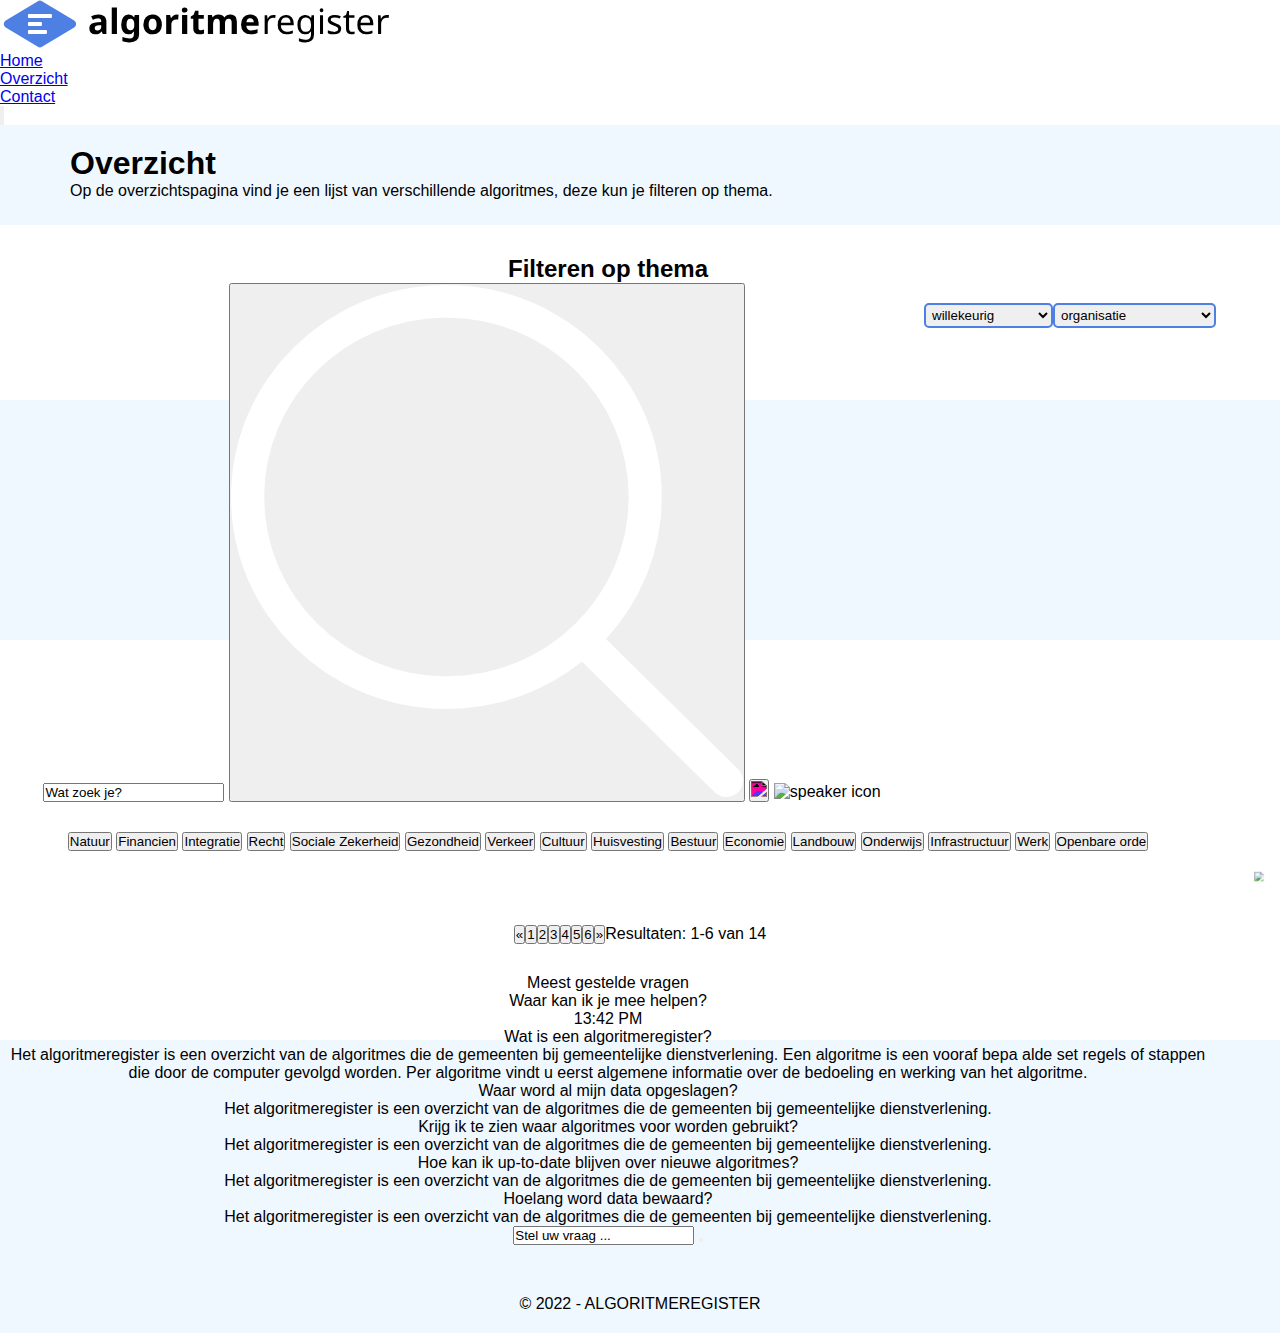
==== index.html @ 9055a990 "Organiseren" ====
<!DOCTYPE html>
<html lang="en">
<head>
    <meta charset="UTF-8">
    <meta http-equiv="X-UA-Compatible" content="IE=edge">
    <meta name="viewport" content="width=device-width, initial-scale=1.0">
    <link rel="stylesheet" href="style.css">
    <title>Algoritmeregister</title>
</head>
<body>
    <header>
        <nav>
            <img src="images/algoritmeregister-logo.svg">
            <ul>
              <li><a href="#">Home</a></li>
              <li><a href="#" class="actived">Overzicht</a></li>
              <li><a href="#">Contact</a></li>
              <li><button><img src="images/Netherlands.png" alt=""></button></li>
            </ul>
        </nav>    
        <article>
            <h1>Overzicht</h1>
            <p>Op de overzichtspagina vind je een lijst van verschillende algoritmes, deze kun je filteren op thema.</p>
        </article> 
    </header>

    <main>
        <section>
            <h2>Filteren op thema </h2>
            <div>
                <input type="text" value="Wat zoek je?">
                <button><img src="images/search.png"></button>
                <button><img src="images/stripe-list-icon.png"></button>
                <img src="images/speaker.png" alt="speaker icon">
                
                <select name="filter">
                    <option value="">organisatie</option>
                    <option value="optie">Gemeente Amsterdam</option>
                    <option value="optie">Gemeente Den haag</option>
                </select>
                
                <select name="filter">
                    <option value="">willekeurig</option>
                    <option value="optie">Nieuwste</option>
                    <option value="optie">recent bijgewerkt</option>
                    <option value="optie">Meeste risico’s</option>
                </select>
            </div>
        </section>
        <section class="filterOptions">
            <button>Natuur</button>
            <button>Financien</button>
            <button>Integratie</button>
            <button>Recht</button>
            <button>Sociale Zekerheid</button>
            <button>Gezondheid</button>
            <button>Verkeer</button>
            <button>Cultuur</button>
            <button>Huisvesting</button>
            <button>Bestuur</button>
            <button>Economie</button>
            <button>Landbouw</button>
            <button>Onderwijs</button>
            <button>Infrastructuur</button>
            <button>Werk</button>
            <button>Openbare orde</button>
        </section>

        <ul></ul>
        <table></table>

        <div class="pagination">
            <button>&laquo;</button>
            <button>1</button>
            <button>2</button>
            <button>3</button>
            <button>4</button>
            <button>5</button>
            <button>6</button>
            <button>&raquo;</button>
            <p>Resultaten: 1-6 van 14</p>
        </div> 

        <button class="chatbot"><img src="images/simple-hipchat.png"></button>
        <section>
            <p>Meest gestelde vragen </p>
            <p>Waar kan ik je mee helpen?</p>
            <p>13:42 PM</p>

            <dl>
                <dt class="vraag">Wat is een algoritmeregister?</dt>
                    <dd class="closedslid">Het algoritmeregister is een overzicht 
                        van de algoritmes die de gemeenten bij 
                        gemeentelijke dienstverlening. 
                        Een algoritme is een vooraf bepa alde set 
                        regels of stappen die door de computer gevolgd worden. 
                        Per algoritme vindt u eerst algemene informatie over de 
                        bedoeling en werking van het algoritme.</dd>

                <dt class="vraag">Waar word al mijn data opgeslagen? </dt>
                    <dd class="closedslid">Het algoritmeregister is een overzicht 
                        van de algoritmes die de gemeenten bij 
                        gemeentelijke dienstverlening. </dd>

                <dt class="vraag">Krijg ik te zien waar algoritmes voor worden gebruikt? </dt>
                    <dd class="closedslid">Het algoritmeregister is een overzicht 
                        van de algoritmes die de gemeenten bij 
                        gemeentelijke dienstverlening. </dd>

                <dt class="vraag">Hoe kan ik up-to-date blijven over nieuwe algoritmes? </dt>
                    <dd class="closedslid">Het algoritmeregister is een overzicht 
                        van de algoritmes die de gemeenten bij 
                        gemeentelijke dienstverlening. </dd>

                <dt class="vraag">Hoelang word data bewaard?</dt>
                    <dd class="closedslid">Het algoritmeregister is een overzicht 
                        van de algoritmes die de gemeenten bij 
                        gemeentelijke dienstverlening. </dd>
            </dl>

            <div>
                <input type="text" value="Stel uw vraag ...">
                <button></button>
            </div>
        </section>
    </main>

    <footer>
        <p>© 2022 - ALGORITMEREGISTER</p> 
    </footer>

    
    <script src="js/script.js"></script>
    <script src="js/ajaxscript.js"></script>
</body>
</html>
---- style.css ----
* {
    margin: 0;
    padding: 0;
    box-sizing: border-box;
}

:root{
    --background-color:#ffffff;
    --hoofd-color: #4D80E2;
    --secondary-color: aliceblue;
    --grey-color: #676968;

    /* thema's colors */
    --openbare-orde:#ACECA1;
    --Financien:#867275;
    --Verkeer:#B3679B;
}

body {
    font-family: 'Noto Sans SC', Helvetica, arial, sans-serif;
    min-height: 100vh;
    background-image: linear-gradient(var(--background-color) 25em, var(--secondary-color) 20em);
    background-size: 100% 40em;
}  
  
.navigation-bar {
    height: 70px;
    width: 100%;
    text-align:center;
    background-color: var(--secondary-color);
}

.navigation-bar img{
    float: left;
    width: 250px;
    padding: 20px 10px 10px 66px;
}

.navigation-bar ul {
    padding: 0px 41px 0px 0px;
    float: right;
}

.navigation-bar li {
    display: inline;
}

.navigation-bar li a {
    color: black;
    font-size: 16px;
    font-family: "Trebuchet MS", Arial, Helvetica, sans-serif;
    text-decoration: none;
    line-height: 70px;
    padding: 5px 15px;
}

header article {
    padding: 20px 70px;
    background-color: var(--secondary-color);
    height: 100px;
}

main section {
    width: 95%;
    text-align: center;
    margin-top: 30px;
    margin-bottom: 30px;
    align-items: baseline;
}

main section h2 a {
    float: left;
    padding: 20px 10px 10px 15px;
}

main section select {
    padding: 0px 20px 0px 0px;
    float: right;
    margin-top: 20px;
}

main section select {
    border-radius: 5px;
    border: 2px solid var(--hoofd-color);
    padding: 2px;
}

main section .list-option img {
    width: 25px;
    float: right;
    filter: invert(48%) sepia(90%) saturate(2077%) hue-rotate(201deg) brightness(92%) contrast(93%);
    margin-top: 20px;
    margin-left: 17px;
}

main section .search img {
    width: 17px;
    float: right;
    filter: invert(100%) sepia(100%) saturate(0%) hue-rotate(242deg) brightness(105%) contrast(105%);
}

main section .search {
    padding: 5px;
    background-color: var(--hoofd-color);
    border: none;
    border-radius: 5px;
    float: right;
    margin-top: 17px;
    margin-left: 17px;
}

main section button img {
    filter: invert(100%) sepia(0%) saturate(1833%) hue-rotate(316deg) brightness(110%) contrast(100%);
    margin: 0;
}

main section h2 a {
    padding: 20px 70px;
    text-decoration: none;
    color: black;
}

table {
    font-family: Arial, Helvetica, sans-serif;
    border-collapse: collapse;
    width: 100%;
  }
    
    table td {
        padding: 20px;
        font-size: 14px;
        width: 100px;
    }

    table, th, td {
        text-align: center;
    }

    table td img {
        width: 150px;
    }
    
    table tr:nth-child(even) {
        background-color: #f0f8ff;
    }
    
    table th {
        padding-top: 12px;
        padding-bottom: 12px;
        color: var(--hoofd-color);
    }

.pagination {
    display: flex;
    justify-content: center;
    margin-top: 20px;
    margin-bottom: 20px;
}
  
  .pagination a {
    color: black;
    float: left;
    padding: 8px 16px;
    text-decoration: none;
  }
  
  .pagination a.active {
    background-color: var(--hoofd-color);
    color: white;
    border-radius: 5px;
  }
  
  .pagination a:hover:not(.active) {
    background-color: #f0f8ff;
    border-radius: 5px;
  }

footer {
    left: 0;
    bottom: 0;
    width: 100%;
    background-color: #f0f8ff;
    color: black;
    text-align: center;
    padding: 20px;
 }

.filterOption {
     display: flex;
     justify-content: space-around;
     flex-wrap: wrap;
     width: 100%;
     justify-content: center;
 }

 .filterOption a {
    text-decoration: none;
    background-color: #f0f8ff;
    color: black;
    opacity: 0.7;
    padding: 15px;
    border-radius: 5px;
    margin: 15px 10px 15px 0px;
 }


/* @media only screen and (max-width: 600px) {

    .navigation {
        background-color: var(--secondary-color);
        height: 150px;
    }

    .navigation .logo {
        width: 250px;
        padding: 10px 0px 0px 10px;
    }

    .navigation ul li a {
        text-decoration: none;
        color: black;
        font-size: 15px;
        padding: 10px;
    }   

    .navigation ul li {
        padding: 10px;
    }

    h1 {
        padding: 10px;
    }

}  */



        /*  het bolkjes lijst */

main ul{
    width: 100%;
    padding-top: 1.5em;
    padding-left: 11em;
    list-style: none;
    display: flex;
    flex-wrap: wrap;
    gap: 1.5em;
}

main ul li{
    width: 23em;
    display: block;
    position: relative;
}

main ul li img{
    width: 22em;
    display: block;
    height: 15em;
    overflow: hidden;
    border-radius: .8em;
}

main ul li div{
    width: 18em;
    height: 21em;
    padding: 1em;
    background-color: var(--background-color);
    border-radius: .5em;
    position: relative;
    top: -5em;
    left: 2em;
}

    .Openbareorde-box{
        box-shadow: var(--openbare-orde) 0 2px 6px;
    }

    .Financien-box{
        box-shadow: var(--Financien) 0 2px 6px;
    }

    .Verkeer-box{
        box-shadow: var(--Verkeer) 0 2px 6px;
    }

main ul li a{
    text-decoration: none;
}

main ul li div a h3{
    color: #000000;
    margin-bottom: 1em;
    background-size: .9em;
    background-repeat: no-repeat;
    background-position-x: right;
    background-position-y: bottom;
}

    .Openbareorde{
        background-image: url(images/icons/Openbareorde.icon.svg);
    }

    .Financien{
        background-image: url(images/icons/Financien-icon.svg);
    }

    .Verkeer{
        background-image: url(images/icons/Verkeer-icon.svg);
    }

main ul li div a h3::after{
    content: "";
    display: block;
    width: 100%;
    height: .05em;
    position: relative;
    bottom: -.2em;
    background-color: rgb(4, 5, 0);
}

main ul li div p{
    line-height: 1.5em;
}

main ul li>a{
    color: var(--hoofd-color);
    position: relative;
    bottom: 7em;
    left: 3em;
}

main ul li>a:hover{
    text-decoration: underline;
}

.chatbot{
    background-color: transparent;
    border: none;
    transform: scale(.6);
    transition: .5s;


    position: fixed;
    bottom: 1em;
    right: 1em;
    cursor: pointer;
}

    .chatbot:hover{
        transform: scale(.7);
    }

    .chatbot.open{
        transform: scale(.5);
    }
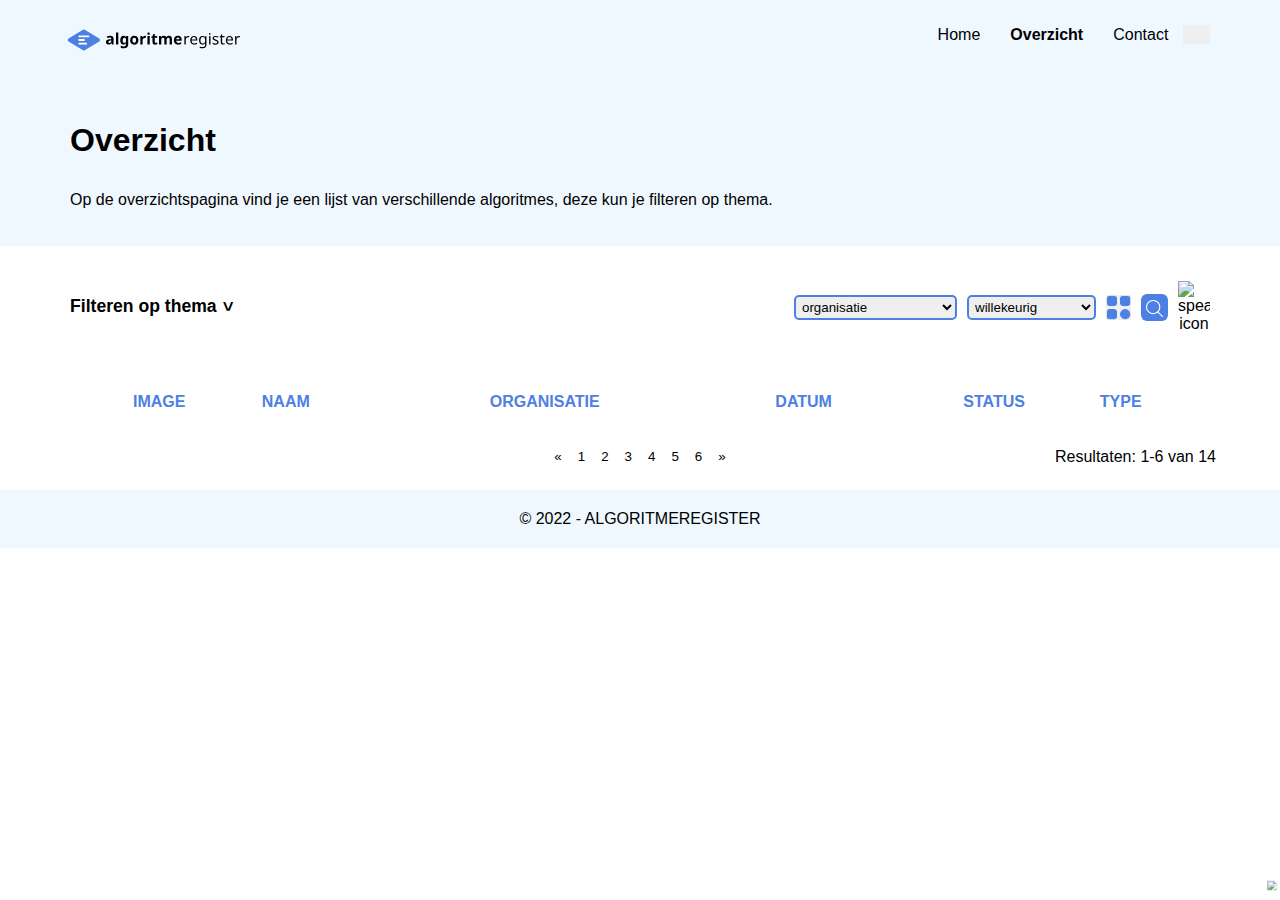
==== commit b2c16272: "Vernieuwen" ====
--- a/index.html
+++ b/index.html
@@ -30,7 +30,7 @@
             <div>
                 <input type="text" value="Wat zoek je?">
                 <button><img src="images/search.png"></button>
-                <button><img src="images/stripe-list-icon.png"></button>
+                <button><img src="images/list-option.png"></button>
                 <img src="images/speaker.png" alt="speaker icon">
                 
                 <select name="filter">
@@ -66,7 +66,83 @@
             <button>Openbare orde</button>
         </section>
 
-        <ul></ul>
+        <ul>
+            <!-- blok 1 -->
+            <li>
+                <img src="images/table-images/illegaal-verhuur.jpg">
+                <div class="Openbareorde-box">
+                    <a href=""><h3 class="Openbareorde">Handhaving Illegale
+                        Vakantieverhuur</h3></a>
+                    <p>In Amsterdam is er beperkt woon- en verblijfsruimte, zowel voor Amsterdammers als voor bezoekers. 
+                        Het verhuren van een woning of woonboot aan toeristen moet aan bepaalde voorwaarden voldoen. 
+                        Het mag bijvoorbeeld maximaal 30…</p>
+                    <a href="#">Lees meer</a>
+                </div>
+                <img src="images/denhaag.png" alt="">
+            </li>
+        
+            <!-- blok 2 -->
+            <li>
+                <img src="images/table-images/top400600.jpg">
+                <div class="Openbareorde-box">
+                    <a href=""><h3 class="Openbareorde">Top 400/600</h3></a>
+                    <p>Om de stad veiliger te maken coördineert de gemeente, samen met haar maatschappelijke partners, 
+                        vanuit het Actiecentrum Veiligheid en Zorg (AcVZ) verschillende aanpakken op het snijvlak van veiligheid, 
+                        zorg en het sociaal domein. De kenmerken…</p>
+                
+                        <a href="#">Lees meer</a>
+                        <img src="images/amsterdam.png" alt="">
+                    </div>
+            </li>
+        
+            <!-- blok 3 -->
+            <li>
+                <img src="images/table-images/vroeg-eropaf.jpg">
+                <div class="Financien-box">
+                    <a href=""><h3 class="Financien">Vroeg Eropaf</h3></a>
+                    <p>In Amsterdam strijden we tegen armoede. Mensen die in armoede dreigen te raken proberen we zo vroeg mogelijk te helpen, 
+                        om te voorkomen dat ze ernstige schulden krijgen of uit hun woning gezet worden. Als problemen nog klein zijn, 
+                        kan een advies of een lichte interventie al voldoende…</p>
+                        <a href="#">Lees meer</a>
+                    </div>
+            </li>
+        
+            <!-- blok 4 -->
+            <li>
+                <img src="images/table-images/MeldingenOpenbareRuimte.png">
+                <div class="Openbareorde-box">
+                    <a href=""><h3 class="Openbareorde">Meldingen Openbare<br>Ruimte</h3></a>
+                    <p>Als er op straat of in een park iets gemaakt of opgeruimd moet worden, dan kan dat bij de gemeente worden gemeld via SIA, 
+                        het online meldingensysteem. Ook een gevaarlijke verkeerssituatie of overlast van personen en…</p>
+                        <a href="#">Lees meer</a>
+                    </div>
+            </li>
+        
+            <!-- blok 5 -->
+            <li>
+                <img src="images/table-images/Parkeercontrole.png">
+                <div class="Verkeer-box">
+                    <a href=""><h3 class="Verkeer">Parkeercontrole</h3></a>
+                    <p>Om Amsterdam leefbaar en toegankelijk te houden, mag er maar een beperkt aantal auto’s in de stad parkeren. 
+                        De gemeente controleert of een geparkeerde auto het recht heeft om geparkeerd te staan, 
+                        dus of iemand parkeergeld heeft betaald of een parkeervergunning heeft…</p>
+                    <a href="#">Lees meer</a>
+                    </div>
+            </li>
+        
+            <!-- blok 7 -->
+            <li>
+                <img src="images/table-images/Publiceye.png">
+                <div class="Openbareorde-box">
+                    <a href=""><h3 class="Openbareorde">Public eye</h3></a>
+                    <p>Amsterdam is een drukke stad. Dit kan soms leiden tot verkeersonveilige situaties. 
+                        Door data te verzamelen over de aantallen voetgangers is het mogelijk om maatregelen te treffen, 
+                        waardoor de drukte in goede banen geleid kan worden. Hierdoor blijft de…</p>
+                    <a href="#">Lees meer</a>
+                </div>
+            </li>
+        
+        </ul>
         <table></table>
 
         <div class="pagination">
--- a/style.css
+++ b/style.css
@@ -1,3 +1,37 @@
+/* Snelle toegang door het gewenste titel te kopiëren en er direct naar te zoeken */
+
+/******************* Body stylen *******************/
+/* Navigation-bar */
+/* header stylen */
+/* footer stylen */
+
+/******************* algemeen stylen *******************/
+/* pagination / page nummer */
+/* main div first section */
+/* Thema filter */
+
+/************* main stylen P1 Bolkjes view ************/
+
+/************ main stylen P2 lijst view ***************/
+
+/*************** detail-pagina stylen *****************/
+/* Tabs */
+/* Dataverwerking */
+/* Data */
+/* contactgegevens */
+/* feedback form */
+/* subjects */
+
+/******************* Chatbot stylen *******************/
+/* Chatbot icon */
+/* Open chatbot */
+/* De vragen list */
+/* input position */
+
+/* *********************************************************** */
+/* *********************************************************** */
+
+/* De code  */
 * {
     margin: 0;
     padding: 0;
@@ -6,47 +40,77 @@
 
 :root{
     --background-color:#ffffff;
+    --font-color: #000000;
     --hoofd-color: #4D80E2;
     --secondary-color: aliceblue;
     --grey-color: #676968;
+    --licht-grey-color: #e2e2e2;
 
     /* thema's colors */
-    --openbare-orde:#ACECA1;
-    --Financien:#867275;
-    --Verkeer:#B3679B;
-}
+    --thema-Natuur:#DCE6BB;
+    --thema-Financien:#867275;
+    --thema-Integratie:#B5C5DF;
+    --thema-openbare-orde:#ACECA1;
+    --thema-Sociale-zekerheid:#688B58;
+    --thema-Gezondheid:#8B4D57;
+    --thema-Cultuur:#FBBE96;
+    --thema-Huisvesting:#F5A26B;
+    --thema-Bestuur:#4C6663;
+    --thema-Recht:#49101C;
+    --thema-Verkeer:#B3679B;
+    --thema-Economie:#8B4D57;
+    --thema-Landbouw:#76881C;
+    --thema-Onderwijs:#FDB07E;
+    --thema-Infrastructuur:#D7907B;
+    --thema-Werk:#6C4A5E;
+}
+
+
+/* ************************************************** */
+/******************* Body stylen *******************/
+/* ************************************************** */
 
 body {
     font-family: 'Noto Sans SC', Helvetica, arial, sans-serif;
     min-height: 100vh;
     background-image: linear-gradient(var(--background-color) 25em, var(--secondary-color) 20em);
     background-size: 100% 40em;
-}  
-  
-.navigation-bar {
+} 
+
+.lijstbackground{
+    background-image: none;
+}
+
+
+
+/* Navigation-bar */
+
+header nav{
     height: 70px;
     width: 100%;
     text-align:center;
     background-color: var(--secondary-color);
-}
-
-.navigation-bar img{
+
+    display: flex;
+    justify-content: space-between;
+}
+
+header nav>img{
     float: left;
     width: 250px;
     padding: 20px 10px 10px 66px;
 }
 
-.navigation-bar ul {
-    padding: 0px 41px 0px 0px;
-    float: right;
-}
-
-.navigation-bar li {
-    display: inline;
-}
-
-.navigation-bar li a {
-    color: black;
+header nav ul{
+    padding: 0px 70px 0px 0px;
+    list-style: none;
+    display: flex;
+    flex-wrap: wrap;
+    align-items: center;
+}
+
+header nav ul li a{
+    color: var(--font-color);
     font-size: 16px;
     font-family: "Trebuchet MS", Arial, Helvetica, sans-serif;
     text-decoration: none;
@@ -54,211 +118,371 @@
     padding: 5px 15px;
 }
 
+header nav ul li a.actived{
+    font-weight: bold;
+}
+
+header nav ul li button{
+    border: none;
+    background-color: none;
+    margin: 0;
+    padding: 0;
+    cursor: pointer;
+}
+
+header nav ul li button img{
+    width: 2em;
+    height: 1.2em;
+}
+
+
+/* header stylen */
 header article {
     padding: 20px 70px;
     background-color: var(--secondary-color);
-    height: 100px;
-}
-
-main section {
-    width: 95%;
+    height: 11em;
+}
+
+header article h1{
+    margin: 1em 0;
+}
+
+/* footer stylen */
+footer {
+    position: relative;
+    left: 0;
+    bottom: 0;
+    width: 100%;
+    background-color: var(--secondary-color);
+    color: var(--font-color);
     text-align: center;
-    margin-top: 30px;
-    margin-bottom: 30px;
-    align-items: baseline;
-}
-
-main section h2 a {
-    float: left;
-    padding: 20px 10px 10px 15px;
-}
-
-main section select {
-    padding: 0px 20px 0px 0px;
+    padding: 20px;
+ }
+
+
+
+
+
+
+
+
+
+
+
+
+
+ 
+/* ************************************************** */
+/******************* algemeen stylen *******************/
+/* ************************************************** */
+
+
+/* pagination / page nummer */
+.pagination{
+    display: flex;
+    justify-content: center;
+    align-items: center;
+    margin-top: 20px;
+    margin-bottom: 20px;
+    left: 0;
+    right: 0;
+}
+
+  .pagination button {
+    padding: 6px 8px;
+    border: none;
+    background-color: transparent ;
+    border-radius: 5px;
+    cursor: pointer;
+  }
+
+  .pagination button.active {
+    background-color: var(--hoofd-color);
+    color: var(--background-color);
+    border-radius: 5px;
+  }
+  
+
+  .pagination button:hover:not(.active) {
+    background-color: var(--secondary-color);
+    border-radius: 5px;
+    color: var(--font-color);
+  }
+
+.pagination p{
+    position: absolute;
+    right: 4em;
+}
+
+
+
+
+/* main div first section */
+
+main section:first-of-type {
+    position: relative;
+    right: 0;
+    padding: 20px 70px 0px 70px;
+    width: 100%;
+    text-align: center;
+    margin: 15px 0 1em 0;
+
+    display: flex;
+    justify-content: space-between;
+    align-items: baseline; 
+    flex-wrap: wrap;
+}
+
+main section div:first-of-type{
+    margin: 0;
+    padding: 0;
+    width: 25em;
+    min-width: 15em;
+    display: flex;
+    align-items: center;
+    justify-content: space-between;
+    flex-wrap: wrap;
+}
+
+main section:first-of-type h2{
+    cursor: pointer;
+    font-size: 1.1em;
+}
+
+main section:first-of-type h2::after{
+    content: ">";
+    display: inline-block;
+    transform: rotate(90deg);
+}
+
+main section:first-of-type h2.closemenu::after{
+    transform: rotate(-90deg);
+}
+
+main section:first-of-type div{
+    width: 26em;
+    display: flex;
+    justify-content: space-between;
+    align-items: center;
+    position: relative;
+}
+
+main section:first-of-type div>img{
+    width: 2em;
+    order: 4;
+}
+
+main section:first-of-type div button:first-of-type img {
+    width: 17px;
+    filter: invert(100%) sepia(0%) saturate(1833%) hue-rotate(316deg) brightness(110%) contrast(100%);
+    margin: 0;
+}
+
+main section:first-of-type div button:nth-of-type(2){
+    order: 2;
+    cursor: pointer;
+    border: 0;
+    background-color: none;
+}
+
+main section:first-of-type div button:nth-of-type(2) img{
+    width: 25px;
     float: right;
-    margin-top: 20px;
-}
-
-main section select {
+    filter: invert(48%) sepia(90%) saturate(2077%) hue-rotate(201deg) brightness(92%) contrast(93%);
+}
+
+main section:first-of-type div select {
     border-radius: 5px;
     border: 2px solid var(--hoofd-color);
     padding: 2px;
 }
 
-main section .list-option img {
-    width: 25px;
-    float: right;
-    filter: invert(48%) sepia(90%) saturate(2077%) hue-rotate(201deg) brightness(92%) contrast(93%);
-    margin-top: 20px;
-    margin-left: 17px;
-}
-
-main section .search img {
-    width: 17px;
-    float: right;
-    filter: invert(100%) sepia(100%) saturate(0%) hue-rotate(242deg) brightness(105%) contrast(105%);
-}
-
-main section .search {
-    padding: 5px;
+main section:first-of-type div select:nth-of-type(2){
+    order: 1;
+}
+
+
+main section:first-of-type div button:first-of-type{
+    width: 27px;
+    height: 27px;
     background-color: var(--hoofd-color);
     border: none;
+    border-radius: 6px;
+    padding-top: 5px;
+    cursor: pointer;
+    z-index: 2;
+    order: 3;
+}
+
+main section:first-of-type div input{
+    position: absolute;
+    left: 13em;
+    border: var(--hoofd-color) solid 2px;
+    border-radius: 6px 0 0 6px;
+    height: 26.5px;
+    width: 14.5em;
+    opacity: 0;
+    z-index: -1;
+
+    box-shadow: inset var(--grey-color) 0 0 .2em;
+
+    transition: .2s;
+}
+
+main section:first-of-type div input.opensearch{
+    opacity: 1;
+    z-index: 1;
+}
+
+main section:first-of-type div input[type="text"]{
+    color: var(--grey-color);
+    padding: .3em;
+}
+
+
+
+/* Thema filter */
+
+.filterOptions{
+    display: flex;
+    justify-content: space-around;
+    flex-wrap: wrap;
+    width: 100%;
+    padding: 0 70px;
+    justify-content: flex-start;
+    opacity: 0;
+    height: 0;
+    margin: 0;
+    padding-top: 0;
+    transition: .7s;
+    gap:1.5em;
+}
+
+.filterOptions button{
+    border: none;
+    background-color: var(--secondary-color);
+    color: var(--font-color);
     border-radius: 5px;
-    float: right;
-    margin-top: 17px;
-    margin-left: 17px;
-}
-
-main section button img {
-    filter: invert(100%) sepia(0%) saturate(1833%) hue-rotate(316deg) brightness(110%) contrast(100%);
-    margin: 0;
-}
-
-main section h2 a {
-    padding: 20px 70px;
-    text-decoration: none;
-    color: black;
-}
-
-table {
-    font-family: Arial, Helvetica, sans-serif;
-    border-collapse: collapse;
-    width: 100%;
-  }
-    
-    table td {
-        padding: 20px;
-        font-size: 14px;
-        width: 100px;
-    }
-
-    table, th, td {
-        text-align: center;
-    }
-
-    table td img {
-        width: 150px;
-    }
-    
-    table tr:nth-child(even) {
-        background-color: #f0f8ff;
-    }
-    
-    table th {
-        padding-top: 12px;
-        padding-bottom: 12px;
-        color: var(--hoofd-color);
-    }
-
-.pagination {
-    display: flex;
-    justify-content: center;
-    margin-top: 20px;
-    margin-bottom: 20px;
-}
-  
-  .pagination a {
-    color: black;
-    float: left;
-    padding: 8px 16px;
-    text-decoration: none;
-  }
-  
-  .pagination a.active {
-    background-color: var(--hoofd-color);
-    color: white;
-    border-radius: 5px;
-  }
-  
-  .pagination a:hover:not(.active) {
-    background-color: #f0f8ff;
-    border-radius: 5px;
-  }
-
-footer {
-    left: 0;
-    bottom: 0;
-    width: 100%;
-    background-color: #f0f8ff;
-    color: black;
-    text-align: center;
-    padding: 20px;
+    height: 3em;
+    width: 9.7em;
+    padding: 0;
+
+    cursor: pointer;
+    box-shadow: var(--licht-grey-color) 0 .15em .2em ;
+}
+
+    .filterOptions button:first-of-type:hover{
+        background-color:var(--thema-Natuur);
+    }
+
+    .filterOptions button:nth-of-type(2):hover{
+        background-color:var(--thema-Financien);
+    }
+    .filterOptions button:nth-of-type(3):hover{
+        background-color:var(--thema-Integratie);
+    }
+    .filterOptions button:nth-of-type(4):hover{
+        background-color:var(--thema-Recht);
+        color: var(--background-color);
+    }
+    .filterOptions button:nth-of-type(5):hover{
+        background-color:var(--thema-Sociale-zekerheid);
+    }
+    .filterOptions button:nth-of-type(6):hover{
+        background-color:var(--thema-Gezondheid);
+        color: var(--background-color);
+    }
+    .filterOptions button:nth-of-type(7):hover{
+        background-color:var(--thema-Verkeer);
+    }
+    .filterOptions button:nth-of-type(8):hover{
+        background-color:var(--thema-Cultuur);
+    }
+    .filterOptions button:nth-of-type(9):hover{
+        background-color:var(--thema-Huisvesting);
+    }
+    .filterOptions button:nth-of-type(10):hover{
+        background-color:var(--thema-Bestuur);
+        color: var(--background-color);
+    }
+    .filterOptions button:nth-of-type(11):hover{
+        background-color:var(--thema-Economie);
+    }
+    .filterOptions button:nth-of-type(12):hover{
+        background-color:var(--thema-Landbouw);
+    }
+    .filterOptions button:nth-of-type(13):hover{
+        background-color:var(--thema-Onderwijs);
+    }
+    .filterOptions button:nth-of-type(14):hover{
+        background-color:var(--thema-Infrastructuur);
+    }
+    .filterOptions button:nth-of-type(15):hover{
+        background-color:var(--thema-Werk);
+        color: var(--background-color);
+    }
+    .filterOptions button:nth-of-type(16):hover{
+        background-color:var(--thema-openbare-orde);
+    }
+
+
+.openfilter{
+    opacity: 1;
+    height: 100%;
  }
 
-.filterOption {
-     display: flex;
-     justify-content: space-around;
-     flex-wrap: wrap;
-     width: 100%;
-     justify-content: center;
- }
-
- .filterOption a {
-    text-decoration: none;
-    background-color: #f0f8ff;
-    color: black;
-    opacity: 0.7;
-    padding: 15px;
-    border-radius: 5px;
-    margin: 15px 10px 15px 0px;
- }
-
-
-/* @media only screen and (max-width: 600px) {
-
-    .navigation {
-        background-color: var(--secondary-color);
-        height: 150px;
-    }
-
-    .navigation .logo {
-        width: 250px;
-        padding: 10px 0px 0px 10px;
-    }
-
-    .navigation ul li a {
-        text-decoration: none;
-        color: black;
-        font-size: 15px;
-        padding: 10px;
-    }   
-
-    .navigation ul li {
-        padding: 10px;
-    }
-
-    h1 {
-        padding: 10px;
-    }
-
-}  */
-
-
-
-        /*  het bolkjes lijst */
+
+
+
+
+
+
+
+
+
+
+
+
+
+
+
+
+
+
+/* ************************************************** */
+/************* main stylen P1 Bolkjes view ************/
+/* ************************************************** */
+.hidden{
+    display: none;
+}
 
 main ul{
     width: 100%;
-    padding-top: 1.5em;
-    padding-left: 11em;
     list-style: none;
     display: flex;
     flex-wrap: wrap;
-    gap: 1.5em;
+    gap: 4.5em;
+    padding:2em 8em;
+    justify-content: flex-start;
 }
 
 main ul li{
-    width: 23em;
-    display: block;
+    width: 22em;
+    height: 32em;
     position: relative;
 }
 
-main ul li img{
+main ul li>img{
     width: 22em;
-    display: block;
     height: 15em;
+    position:absolute;
+    top: 0;
+
     overflow: hidden;
     border-radius: .8em;
+    margin: 0;
+
+    order: 0;
 }
 
 main ul li div{
@@ -268,30 +492,57 @@
     background-color: var(--background-color);
     border-radius: .5em;
     position: relative;
-    top: -5em;
+    top: 10em;
     left: 2em;
+    z-index: 1;
+    order: 1;
 }
 
     .Openbareorde-box{
-        box-shadow: var(--openbare-orde) 0 2px 6px;
+        box-shadow: var(--thema-openbare-orde) 0 2px 6px;
     }
 
     .Financien-box{
-        box-shadow: var(--Financien) 0 2px 6px;
+        box-shadow: var(--thema-Financien) 0 2px 6px;
     }
 
     .Verkeer-box{
-        box-shadow: var(--Verkeer) 0 2px 6px;
+        box-shadow: var(--thema-Verkeer) 0 2px 6px;
+    }
+
+    .Socialezekerheid-box{
+        box-shadow: var(--thema-Sociale-zekerheid) 0 2px 6px;
+    }
+
+    .Bestuur-box{
+        box-shadow: var(--thema-Bestuur) 0 2px 6px;
+    }
+
+    .Onderwijs-box{
+        box-shadow: var(--thema-Onderwijs) 0 2px 6px;
     }
 
 main ul li a{
     text-decoration: none;
-}
-
-main ul li div a h3{
+    position: absolute;
+}
+
+main ul li div a:first-of-type{
+    top: 1em;
+    left: 1em;
+    right: 1em;
+}
+
+/* main ul li div a:first-of-type::after{
+    content: "";
+    display: block;
+} */
+
+
+main ul li div a:first-of-type h3{
     color: #000000;
-    margin-bottom: 1em;
-    background-size: .9em;
+    padding-right: 2em;
+    background-size: 1em;
     background-repeat: no-repeat;
     background-position-x: right;
     background-position-y: bottom;
@@ -309,31 +560,571 @@
         background-image: url(images/icons/Verkeer-icon.svg);
     }
 
-main ul li div a h3::after{
+    .Socialezekerheid{
+        background-image: url(images/icons/Socialezekerheid.icon.svg);
+    }
+
+    .Bestuur{
+        background-image: url(images/icons/Bestuur.icon.svg);
+    }
+
+    .Onderwijs{
+        background-image: url(images/icons/Onderwijs.icon.svg);
+    }
+
+main ul li div a:first-of-type h3::after{
+    content: "";
+    display: block;
+    width: 13.5em;
+    height: .05em;
+    position: relative;
+    bottom: -.4em;
+    background-color: var(--grey-color);
+}
+
+main ul li div>p{
+    line-height: 1.5em;
+    position: relative;
+    top: 4em;
+}
+
+main ul li div a:last-of-type{
+    color: var(--hoofd-color);
+    position: absolute;
+    bottom: 1.5em;
+    left: 1em;
+}
+
+main ul li a:last-of-type:hover{
+    text-decoration: underline;
+}
+
+main ul li div img{
+    width: 3em;
+    position: absolute;
+    bottom: 1em;
+    right: 1.5em;
+}
+
+
+
+
+
+
+
+
+
+
+
+
+
+
+
+
+
+
+
+
+
+/* ************************************************** */
+/************ main stylen P2 lijst view ***************/
+/* ************************************************** */
+
+table {
+    font-family: Arial, Helvetica, sans-serif;
+    border-collapse: collapse;
+    width: 100%;
+    margin-top: 2em;
+  }
+
+
+    table tr th {
+        padding-top: 12px;
+        padding-bottom: 12px;
+        color: var(--hoofd-color);
+        width: 4em;
+    }
+    
+    table tr td {
+        padding: 1.25em 0;
+        font-size: .8em;
+        width: 4em;
+    }
+
+    table tr td a{
+        text-decoration: none;
+        color: var(--font-color);
+    }
+
+    table tr td a:hover{
+        text-decoration: underline;
+    }
+
+    table, th, td {
+        text-align: center;
+    }
+
+    table tr th:last-of-type, table tr td:last-of-type{
+        padding-right: 10%;
+    }
+
+    table tr th:first-of-type, table tr td:first-of-type {
+        padding-left: 10%;
+    }
+
+
+
+    table tr td img {
+        width: 9em;
+        height: 5em;
+        border-radius: .5em;
+    }
+    
+    table tr:nth-child(even) {
+        background-color: var(--secondary-color);
+    }
+
+
+
+
+
+
+
+/* ************************************************** */
+/*************** detail-pagina stylen *****************/
+/* ************************************************** */
+
+.detail-page {
+    padding: 20px 70px 0px 70px;
+}
+
+.detail-page a {
+    color: black;
+    text-decoration: none;
+}
+
+.detail-container {
+    padding: 0;
+    display: flex;
+    justify-content: space-between;
+    flex-wrap: wrap;
+    padding: 0 6em;
+}
+
+.detail-banner {
+    display: inline-block;
+}
+
+.detail-banner img {
+    height: 20em;
+    width: 35em;
+
+    margin-top: 15px;
+    object-fit: cover;
+
+    border-radius: .3em;
+}
+
+.detail-block {
+    border-radius: .3em;
+    height: 20em;
+    width: 35em;
+    box-shadow: 5px 0px 20px 1px grey;
+    padding: 10px;
+    background-color: white;
+    display: inline-block;
+    margin-top: 15px;
+}
+
+.detail-block h1 {
+    border-bottom: 1px solid black;
+    float: left;
+    margin-bottom: 20px;
+    font-weight: 100;
+}
+
+.detail-content {
+    display: inline;
+    text-align: left;
+}
+
+.detail-block .detail-content li {
+    padding: 10px 0px 10px 10px;
+    height: fit-content;
+}
+
+.detail-content li p {
+    display: inline;
+    float: right;
+}
+
+.detail-content li a {
+    position: unset;
+    background-color: white;
+    padding: 5px;
+    border: 1px solid black;
+    border-radius: 10px;
+}
+
+.inhoud-container {
+    margin-top: 80px;
+    margin-left: auto;
+    margin-right: auto;
+    box-shadow: 5px 0px 20px 1px grey;
+    width: 70%;
+    border-radius: 5px;
+    display: block;
+    background-color: white;
+    padding: 70px;
+}
+
+.inhoud-container article {
+    text-align: left;
+}
+
+.inhoud-container h2 {
+    font-weight: 100;
+}
+
+/* Tabs */
+section.tabbed {
+    text-align: left;
+    display: block;
+
+    width: 70%;
+    padding: 20px 0 ;
+
+    margin-left: auto;
+    margin-right: auto;
+}
+
+.tabbed input {
+  display: none;
+}
+
+.tabbed label{
+    display: block;
+    float: left;
+    padding: 12px 10px;
+    margin-right: 0.15em;
+    width: calc(99% / 5);
+    min-width: fit-content;
+    text-align: center;
+    cursor: pointer;
+    transition: 0.3s;
+    border: 0.1em solid #5379bc;
+    border-radius: 1em 1em 0 0;
+    background: var(--hoofd-color);
+    color: #ffffff;
+}
+
+.tabbed label:last-of-type{
+    margin-right: 0em;
+}
+
+.tabbed label:hover,
+.tabbed input:checked + label {
+    background: #ffffff;
+    color: #000000;
+    border: 0.1em solid var(--hoofd-color);
+}
+
+.tabbed .tabs {
+    clear: both;
+    width: 100%;
+    display: flex;
+    flex-direction: column;
+    align-items: flex-start;
+    position: relative;
+    top:0em;
+    left: 0;
+}
+
+.tabbed .tabs > div {
+    width: 100%;
+    position: relative;
+    border: 2px solid var(--hoofd-color);
+    border-radius: 0 0 1em 1em;
+    line-height: 1.4em;
+    background-color: var(--background-color);
+    display: none;
+    text-align: left;
+    align-content: center;
+    padding: 20px 70px;
+}
+
+#tab-nav-1:checked ~ .tabs > div:nth-of-type(1),
+#tab-nav-2:checked ~ .tabs > div:nth-of-type(2),
+#tab-nav-3:checked ~ .tabs > div:nth-of-type(3),
+#tab-nav-4:checked ~ .tabs > div:nth-of-type(4),
+#tab-nav-5:checked ~ .tabs > div:nth-of-type(5) {
+  display: block;
+  z-index: 1;
+}
+
+.tabbed .tabs > div > p:first-of-type {
+  color: var(--grey-color);
+  margin-bottom: .5em;
+}
+
+
+.tabbed .tabs > div > p:first-of-type::after{
     content: "";
     display: block;
     width: 100%;
     height: .05em;
     position: relative;
     bottom: -.2em;
-    background-color: rgb(4, 5, 0);
-}
-
-main ul li div p{
-    line-height: 1.5em;
-}
-
-main ul li>a{
+    background-color: var(--grey-color);
+  
+}
+
+
+.tabbed .tabs div p a {
+  text-decoration: underline;
+  color: var(--hoofd-color);
+}
+
+/* Dataverwerking */
+.tabs div table {
+  width: 100%;
+  text-align: center;
+  border-collapse: collapse;
+}
+
+/* Data */
+.tabs>div>section{
+  display:flex;
+  flex-direction: column;
+  flex-wrap: wrap;
+  align-content: center;
+  row-gap: 2em;
+  padding: 0;
+}
+
+.tabs>div>section>div{
+  width: 100%;
+  display: block;
+  text-align: left;
+}
+
+.tabs>div>section>div p:nth-of-type(1){
+    color: var(--font-color);
+    margin-bottom: 0;
+    font-weight:bold;
+}
+
+.tabs>div>section>div p:nth-of-type(1)::after{
+    display: none;
+}
+
+.tabs div section div ul{
+  list-style:none;
+  margin:0;
+  margin-top: .5em;
+  padding-left:2em;
+  gap: 0;
+
+  display: flex;
+  flex-direction: column;
+}
+
+.tabs div section div ul li{
+    width: fit-content;
+}
+
+.tabs div section div ul li::before{
+  content:"- ";
+}
+
+.tabs > div table tr:first-of-type td {
+  font-weight: bold;
+  color: var(--hoofd-color);
+}
+
+.tabs > div table tr td {
+  padding: 1em;
+}
+
+.tabs > div table tr td a {
+  color: var(--hoofd-color);
+  text-decoration: underline;
+  cursor: pointer;
+}
+
+.tabs > div table tr:nth-child(even) {
+  background-color: var(--secondary-color);
+}
+
+/* contactgegevens */
+
+.contactgegevens {
+    display: block;
+    width: 80%;
+    margin-left: auto;
+    margin-right: auto;
+}
+
+.contactgegevens h2 {
+    font-weight: 100;
+    background-color: var(--secondary-color);
+    width: 100%;
+    padding: 20px;
+    text-align: left;
+}
+
+.contactgegevens table td {
+    text-align: left;
+    padding: 20px;
+}
+
+.contactgegevens table tr:nth-child(1) {
+    background-color: white;
+    border-bottom: 1px solid rgb(95, 94, 94);
+    border-top: 1px solid rgb(95, 94, 94);
+}
+
+.contactgegevens table tr:nth-child(3) {
+    background-color: white;
+    border-bottom: 1px solid rgb(95, 94, 94);
+    border-top: 1px solid rgb(95, 94, 94);
+}
+
+/* feedback form */
+
+.feedback {
+    display: block;
+    text-align: left;
+    margin-left: auto;
+    margin-right: auto;
+    width: 80%;
+    margin-top: 30px;
+}
+
+.feedback h3 {
+    font-weight: 100;
+}
+
+.feedback button {
+    padding: 10px;
+    background-color: white;
+    box-shadow: 0 8px 16px 0 rgb(0 0 0 / 20%), 0 6px 20px 0 rgb(0 0 0 / 1%);
+    border: none;
+    cursor: pointer;
+    margin-right: 20px;
+    margin-top: 20px;
+    width: 130px;
+    text-align: left;
+}
+
+.feedback button:hover {
+    background-color: rgb(212, 212, 212);
+}
+
+/* subjects */
+
+.detail-page .subjects {
+    display: block;
+    margin-left: auto;
+    margin-right: auto;
+    width: 82%;
+    margin-top: 30px;
+    align-items: flex-start;
+
+    background-color: rebeccapurple;
+}
+
+.subjects h4 {
+    font-weight: 100;
+    text-align: left;
+}
+
+.subject-container {
+    display: inline-flex;
+}
+
+.subject-container img {
+    width: 150px;
+    border-radius: 10px;
+    margin-top: 20px;
+}
+
+.subject-content {
+    display: inline-block;
+    text-align: left;
+    /* margin-top: 20px; */
+    margin-left: 20px;
+}
+
+.subject-content p {
+    font-size: 12px;
+    margin-top: 10px;
+    color: var(--grey-color);
+}
+
+.subject-content .subject-icon {
+    width: 15px;
+    margin-left: 20px;
+}
+
+.subject-content h5 {
+    border-bottom: 1px solid black;
+    width: 160px;
+}
+
+.subject-content a {
+    font-size: 12px;
     color: var(--hoofd-color);
-    position: relative;
-    bottom: 7em;
-    left: 3em;
-}
-
-main ul li>a:hover{
-    text-decoration: underline;
-}
-
+}
+
+.subject-content div {
+    display: flex;
+    justify-content: flex-start;
+}
+
+
+
+
+
+
+
+/* @media only screen and (max-width: 600px) {
+
+    .navigation {
+        background-color: var(--secondary-color);
+        height: 150px;
+    }
+
+    .navigation .logo {
+        width: 250px;
+        padding: 10px 0px 0px 10px;
+    }
+
+    .navigation ul li a {
+        text-decoration: none;
+        color: var(--font-color);
+        font-size: 15px;
+        padding: 10px;
+    }   
+
+    .navigation ul li {
+        padding: 10px;
+    }
+
+    h1 {
+        padding: 10px;
+    }
+
+}  */
+
+
+
+
+/* ************************************************** */
+/******************* Chatbot stylen *******************/
+/* ************************************************** */
+
+    /* Chatbot icon */
 .chatbot{
     background-color: transparent;
     border: none;
@@ -342,15 +1133,225 @@
 
 
     position: fixed;
-    bottom: 1em;
-    right: 1em;
+    bottom: .3em;
+    right: 0;
+    z-index: 100;
     cursor: pointer;
 }
 
     .chatbot:hover{
         transform: scale(.7);
-    }
-
-    .chatbot.open{
+        filter: drop-shadow(.3em .3em 0 var(--licht-grey-color) );
+        transition: .2s;
+    }
+
+    .chatbot.openchat{
+        transform: scale(.4);
+    }
+
+    .chatbot.openchat:hover{
         transform: scale(.5);
     }
+
+
+
+    /* Open chatbot */
+main section:last-of-type{
+    width: 29em;
+    height: 35em;
+    border-radius: 2em 2em 0 2em;
+    position: fixed;
+    right: 3em;
+    bottom: 3em;
+
+    transform: scale(0);
+    transform-origin: bottom right;
+    transition: .5s;
+    background-color: var(--background-color);
+    box-shadow: var(--licht-grey-color) 0 .15em .2em ;
+
+    overflow: hidden;
+}
+
+main section:last-of-type.openchat{
+    transform: scale(1);
+}
+
+    main section:last-of-type,
+    main section:last-of-type p,
+    main section:last-of-type ul,
+    main section:last-of-type ul li,
+    main section:last-of-type button{
+        margin: 0;
+        padding: 0;
+        z-index: 99;
+    }
+
+    main section:last-of-type>p:first-of-type{
+        color: var(--background-color);
+        background-color: var(--hoofd-color);
+        font-weight: bold;
+        position: absolute;
+
+        padding: 1em;
+        text-align: left;
+
+        width: 100%;
+        height: 3em;
+        border-radius: 2em 2em 0 0;
+
+    }
+        main section:last-of-type>p:first-of-type::after{
+            content: ">";
+            display: inline-block;
+            position: absolute;
+            right: 2em;
+            transform: rotate(-90deg);
+            transition: .6s;
+
+            cursor: pointer;
+        }
+
+            main section:last-of-type>p.closelist::after{
+                transform: rotate(90deg);
+            }
+
+        main section:last-of-type p:nth-of-type(2){
+            max-width: 20em;
+            padding: .5em 1em ;
+            font-size: .8em;
+            background-color: var(--licht-grey-color);
+            border-radius: .7em .7em .7em .2em;
+            position: absolute;
+            bottom: 7em;
+            left: 1em;
+        }
+
+        main section:last-of-type p:nth-of-type(3){
+            font-size: .6em;
+            color: var(--grey-color);
+            position: absolute;
+            bottom: 8em;
+            left: 2em;
+        }
+
+    /* De vragen list */
+main section:last-of-type dl{
+    width: 100%;
+    position: absolute;
+    top: 3em;
+    list-style: none;
+    gap: 0;
+    box-shadow: var(--licht-grey-color) 0 .15em .2em ;
+    background-color: var(--background-color);
+    transform: scaleY(1);
+    z-index: 99;
+}
+
+    main section:last-of-type dl.closelist{
+        transform: scaleY(0);
+        transform-origin: top;
+    }
+
+    main section:last-of-type dl dt,
+    main section:last-of-type dl dd{
+        width: 100%;
+        font-size: .8em;
+        padding: 1em 2em 1em 1em;
+        text-align: left;
+    }
+
+    main section:last-of-type dl dd:nth-of-type(2n+1),
+    main section:last-of-type dl dt:nth-of-type(2n+1){
+        background-color: var(--secondary-color);
+    }
+
+    main section:last-of-type dl dt::after{
+        content: ">";
+        display: inline-block;
+        position: absolute;
+        right: 2.5em;
+        transform: rotate(90deg);
+        transition: .6s;
+
+        cursor: pointer;
+    }
+
+    main section:last-of-type dl dt.closedslid{
+        padding-bottom: .5em;
+    }
+
+    main section:last-of-type dl dt.closedslid::after{
+        transform: rotate(-90deg);
+    }
+
+    main section:last-of-type dl dd{
+        padding: 0 1.5em 1em 2em;
+
+    }
+
+    main section:last-of-type dl dd.closedslid{
+        clip: rect(0 0 0 0);
+        position: absolute;
+        white-space: nowrap;
+    }
+
+
+
+
+    /* input position */
+main section:last-of-type div{
+    width: 100%;
+    height: 3em;
+    border-radius: 0 0 0 1.5em;
+    position: absolute;
+    bottom: 0;
+    background-color: var(--background-color);
+    z-index:99;
+}
+
+    main section:last-of-type div::after{
+        content: "";
+        display: block;
+        height: .07em;
+        width: 93%;
+        background-color: var(--licht-grey-color);
+        position: absolute;
+        top: 0;
+        left: 1em;
+    }
+
+    main section:last-of-type div button{
+        background-color: transparent;
+
+        border-top: 1.5em solid transparent;
+        border-left: 2.5em solid var(--hoofd-color);
+        border-bottom: 1.5em solid transparent;
+        transform: scale(.7);
+
+        position: relative;
+        right: 1em;
+    }
+
+    main section:last-of-type div button:hover{
+        transform: scale(.8);
+    }
+
+    main section:last-of-type div input{
+        background-color: var(--hoofd-color);
+        width: 87%;
+        height: 2em ;
+
+        position: relative;
+        left: 1em;
+        border: none;
+        border-radius: .5em ;
+        opacity: 1;
+    }
+
+        main section:last-of-type div input[type="text"]{
+            color: var(--background-color);
+            padding: 0 1em;
+        }
+
+
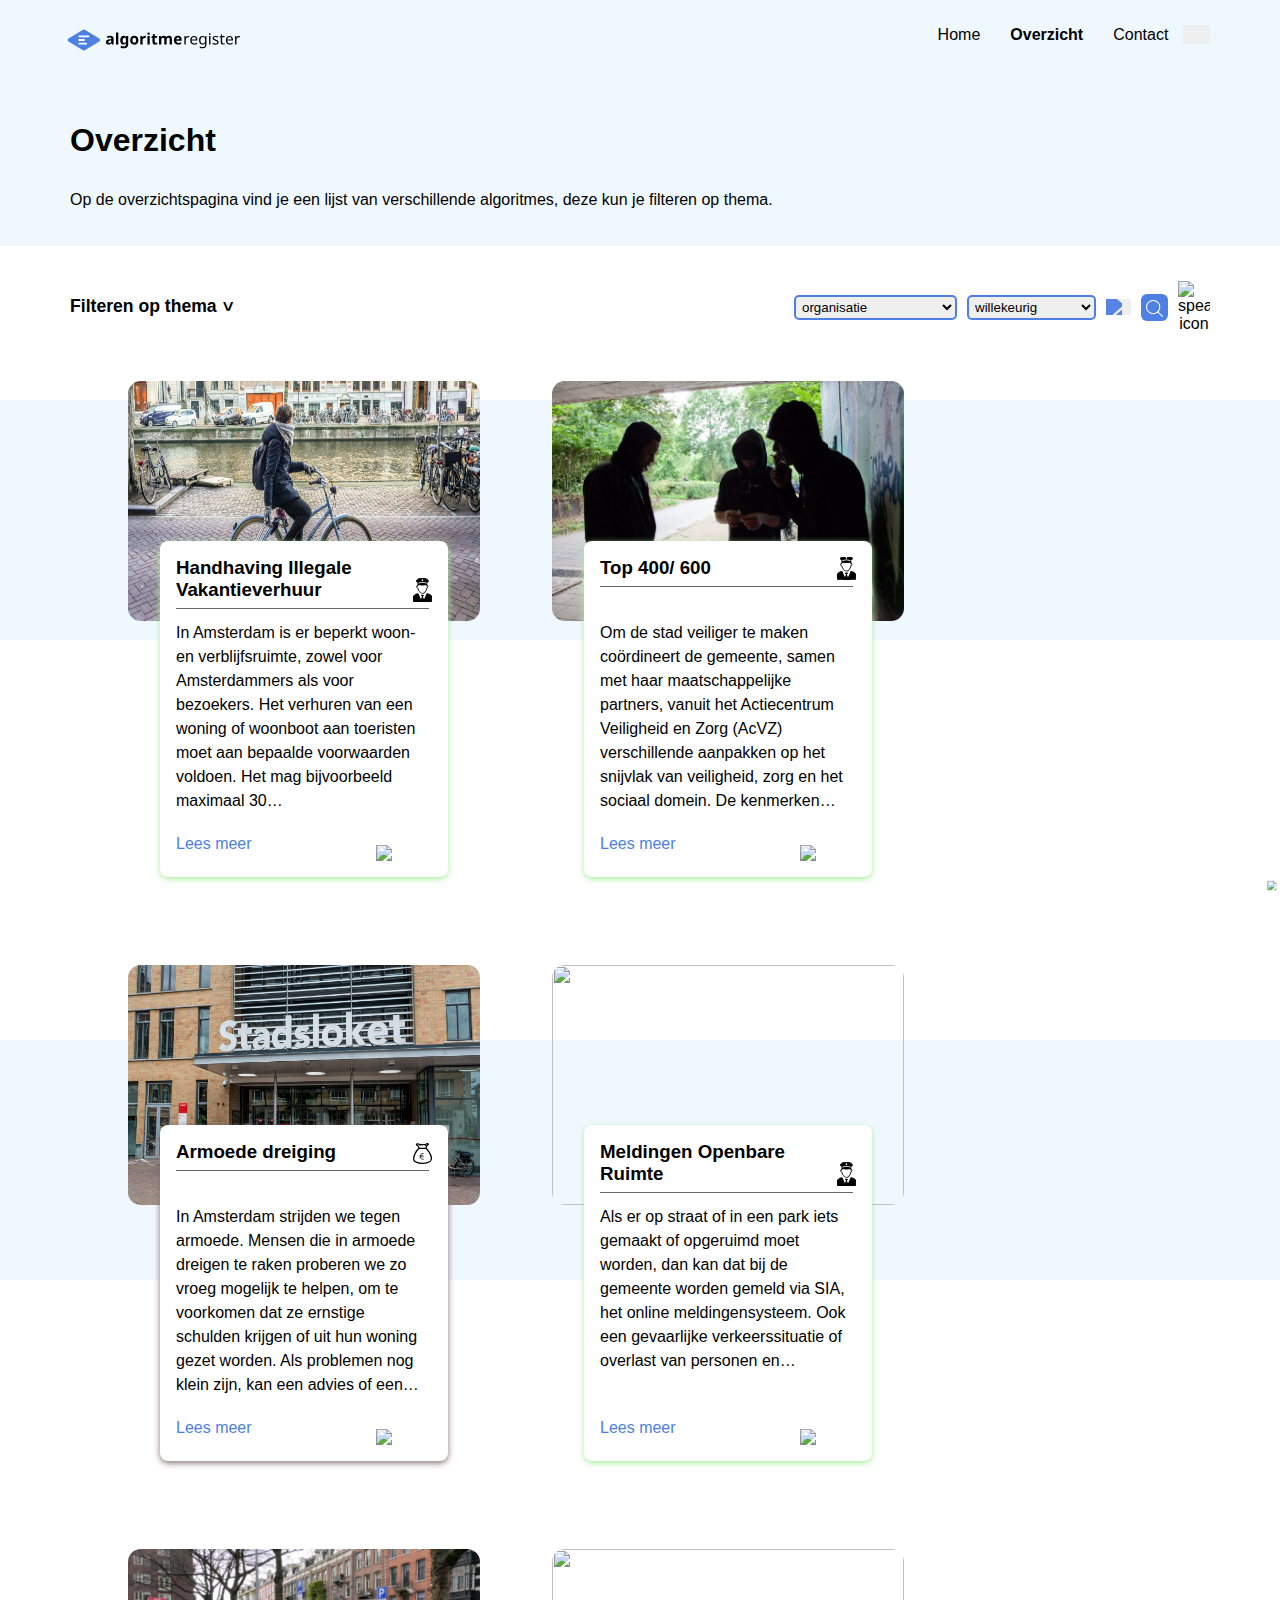
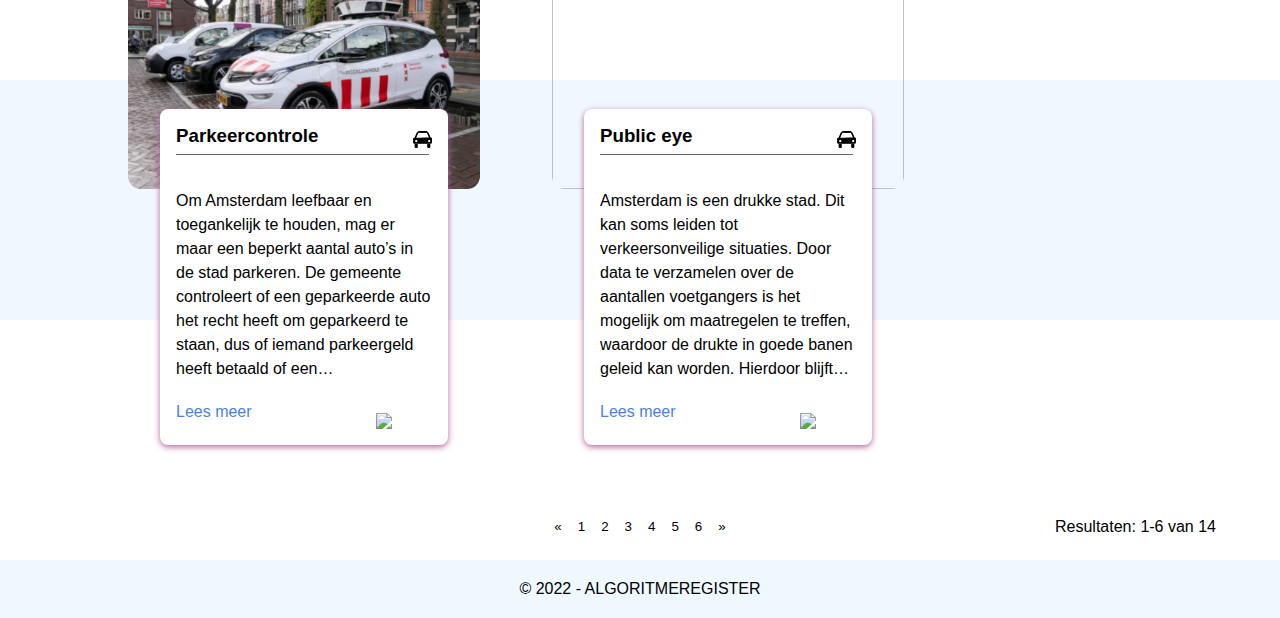
==== commit 219fadde: "Filters verwerken" ====
--- a/index.html
+++ b/index.html
@@ -30,13 +30,13 @@
             <div>
                 <input type="text" value="Wat zoek je?">
                 <button><img src="images/search.png"></button>
-                <button><img src="images/list-option.png"></button>
+                <button><img src="images/stripe-list-icon.png"></button>
                 <img src="images/speaker.png" alt="speaker icon">
                 
                 <select name="filter">
-                    <option value="">organisatie</option>
-                    <option value="optie">Gemeente Amsterdam</option>
-                    <option value="optie">Gemeente Den haag</option>
+                    <option value="organisatie">organisatie</option>
+                    <option value="Gemeente Amsterdam">Gemeente Amsterdam</option>
+                    <option value="Gemeente Den Haag">Gemeente Den haag</option>
                 </select>
                 
                 <select name="filter">
@@ -66,83 +66,7 @@
             <button>Openbare orde</button>
         </section>
 
-        <ul>
-            <!-- blok 1 -->
-            <li>
-                <img src="images/table-images/illegaal-verhuur.jpg">
-                <div class="Openbareorde-box">
-                    <a href=""><h3 class="Openbareorde">Handhaving Illegale
-                        Vakantieverhuur</h3></a>
-                    <p>In Amsterdam is er beperkt woon- en verblijfsruimte, zowel voor Amsterdammers als voor bezoekers. 
-                        Het verhuren van een woning of woonboot aan toeristen moet aan bepaalde voorwaarden voldoen. 
-                        Het mag bijvoorbeeld maximaal 30…</p>
-                    <a href="#">Lees meer</a>
-                </div>
-                <img src="images/denhaag.png" alt="">
-            </li>
-        
-            <!-- blok 2 -->
-            <li>
-                <img src="images/table-images/top400600.jpg">
-                <div class="Openbareorde-box">
-                    <a href=""><h3 class="Openbareorde">Top 400/600</h3></a>
-                    <p>Om de stad veiliger te maken coördineert de gemeente, samen met haar maatschappelijke partners, 
-                        vanuit het Actiecentrum Veiligheid en Zorg (AcVZ) verschillende aanpakken op het snijvlak van veiligheid, 
-                        zorg en het sociaal domein. De kenmerken…</p>
-                
-                        <a href="#">Lees meer</a>
-                        <img src="images/amsterdam.png" alt="">
-                    </div>
-            </li>
-        
-            <!-- blok 3 -->
-            <li>
-                <img src="images/table-images/vroeg-eropaf.jpg">
-                <div class="Financien-box">
-                    <a href=""><h3 class="Financien">Vroeg Eropaf</h3></a>
-                    <p>In Amsterdam strijden we tegen armoede. Mensen die in armoede dreigen te raken proberen we zo vroeg mogelijk te helpen, 
-                        om te voorkomen dat ze ernstige schulden krijgen of uit hun woning gezet worden. Als problemen nog klein zijn, 
-                        kan een advies of een lichte interventie al voldoende…</p>
-                        <a href="#">Lees meer</a>
-                    </div>
-            </li>
-        
-            <!-- blok 4 -->
-            <li>
-                <img src="images/table-images/MeldingenOpenbareRuimte.png">
-                <div class="Openbareorde-box">
-                    <a href=""><h3 class="Openbareorde">Meldingen Openbare<br>Ruimte</h3></a>
-                    <p>Als er op straat of in een park iets gemaakt of opgeruimd moet worden, dan kan dat bij de gemeente worden gemeld via SIA, 
-                        het online meldingensysteem. Ook een gevaarlijke verkeerssituatie of overlast van personen en…</p>
-                        <a href="#">Lees meer</a>
-                    </div>
-            </li>
-        
-            <!-- blok 5 -->
-            <li>
-                <img src="images/table-images/Parkeercontrole.png">
-                <div class="Verkeer-box">
-                    <a href=""><h3 class="Verkeer">Parkeercontrole</h3></a>
-                    <p>Om Amsterdam leefbaar en toegankelijk te houden, mag er maar een beperkt aantal auto’s in de stad parkeren. 
-                        De gemeente controleert of een geparkeerde auto het recht heeft om geparkeerd te staan, 
-                        dus of iemand parkeergeld heeft betaald of een parkeervergunning heeft…</p>
-                    <a href="#">Lees meer</a>
-                    </div>
-            </li>
-        
-            <!-- blok 7 -->
-            <li>
-                <img src="images/table-images/Publiceye.png">
-                <div class="Openbareorde-box">
-                    <a href=""><h3 class="Openbareorde">Public eye</h3></a>
-                    <p>Amsterdam is een drukke stad. Dit kan soms leiden tot verkeersonveilige situaties. 
-                        Door data te verzamelen over de aantallen voetgangers is het mogelijk om maatregelen te treffen, 
-                        waardoor de drukte in goede banen geleid kan worden. Hierdoor blijft de…</p>
-                    <a href="#">Lees meer</a>
-                </div>
-            </li>
-        
-        </ul>
+        <ul></ul>
         <table></table>
 
         <div class="pagination">
--- a/style.css
+++ b/style.css
@@ -371,60 +371,91 @@
     box-shadow: var(--licht-grey-color) 0 .15em .2em ;
 }
 
+    .filterOptions button:first-of-type.activated,
     .filterOptions button:first-of-type:hover{
         background-color:var(--thema-Natuur);
     }
 
+    .filterOptions button:nth-of-type(2).activated,
     .filterOptions button:nth-of-type(2):hover{
         background-color:var(--thema-Financien);
-    }
+        color: var(--background-color);
+    }
+
+    .filterOptions button:nth-of-type(3).activated,
     .filterOptions button:nth-of-type(3):hover{
         background-color:var(--thema-Integratie);
     }
+
+    .filterOptions button:nth-of-type(4).activated,
     .filterOptions button:nth-of-type(4):hover{
         background-color:var(--thema-Recht);
         color: var(--background-color);
     }
+
+    .filterOptions button:nth-of-type(5).activated,
     .filterOptions button:nth-of-type(5):hover{
         background-color:var(--thema-Sociale-zekerheid);
     }
+
+    .filterOptions button:nth-of-type(6).activated,
     .filterOptions button:nth-of-type(6):hover{
         background-color:var(--thema-Gezondheid);
         color: var(--background-color);
     }
+
+    .filterOptions button:nth-of-type(7).activated,
     .filterOptions button:nth-of-type(7):hover{
         background-color:var(--thema-Verkeer);
     }
+
+    .filterOptions button:nth-of-type(8).activated,
     .filterOptions button:nth-of-type(8):hover{
         background-color:var(--thema-Cultuur);
     }
+
+    .filterOptions button:nth-of-type(9).activated,
     .filterOptions button:nth-of-type(9):hover{
         background-color:var(--thema-Huisvesting);
     }
+
+    .filterOptions button:nth-of-type(10).activated,
     .filterOptions button:nth-of-type(10):hover{
         background-color:var(--thema-Bestuur);
         color: var(--background-color);
     }
+
+    .filterOptions button:nth-of-type(11).activated,
     .filterOptions button:nth-of-type(11):hover{
         background-color:var(--thema-Economie);
-    }
+        color: var(--background-color);
+    }
+
+    .filterOptions button:nth-of-type(12).activated,
     .filterOptions button:nth-of-type(12):hover{
         background-color:var(--thema-Landbouw);
     }
+
+    .filterOptions button:nth-of-type(13).activated,
     .filterOptions button:nth-of-type(13):hover{
         background-color:var(--thema-Onderwijs);
     }
+
+    .filterOptions button:nth-of-type(14).activated,
     .filterOptions button:nth-of-type(14):hover{
         background-color:var(--thema-Infrastructuur);
     }
+
+    .filterOptions button:nth-of-type(15).activated,
     .filterOptions button:nth-of-type(15):hover{
         background-color:var(--thema-Werk);
         color: var(--background-color);
     }
+
+    .filterOptions button:nth-of-type(16).activated,
     .filterOptions button:nth-of-type(16):hover{
         background-color:var(--thema-openbare-orde);
     }
-
 
 .openfilter{
     opacity: 1;
@@ -465,6 +496,10 @@
     padding:2em 8em;
     justify-content: flex-start;
 }
+
+    main ul>p{
+        text-align: center;
+    }
 
 main ul li{
     width: 22em;
@@ -637,6 +672,9 @@
     margin-top: 2em;
   }
 
+    main table>p{
+    text-align: center;
+    }
 
     table tr th {
         padding-top: 12px;
@@ -679,10 +717,21 @@
         height: 5em;
         border-radius: .5em;
     }
+
+    table tr td:last-of-type img{
+        width: 2em;
+        height: auto;
+    }
     
     table tr:nth-child(even) {
         background-color: var(--secondary-color);
     }
+
+
+
+
+
+
 
 
 
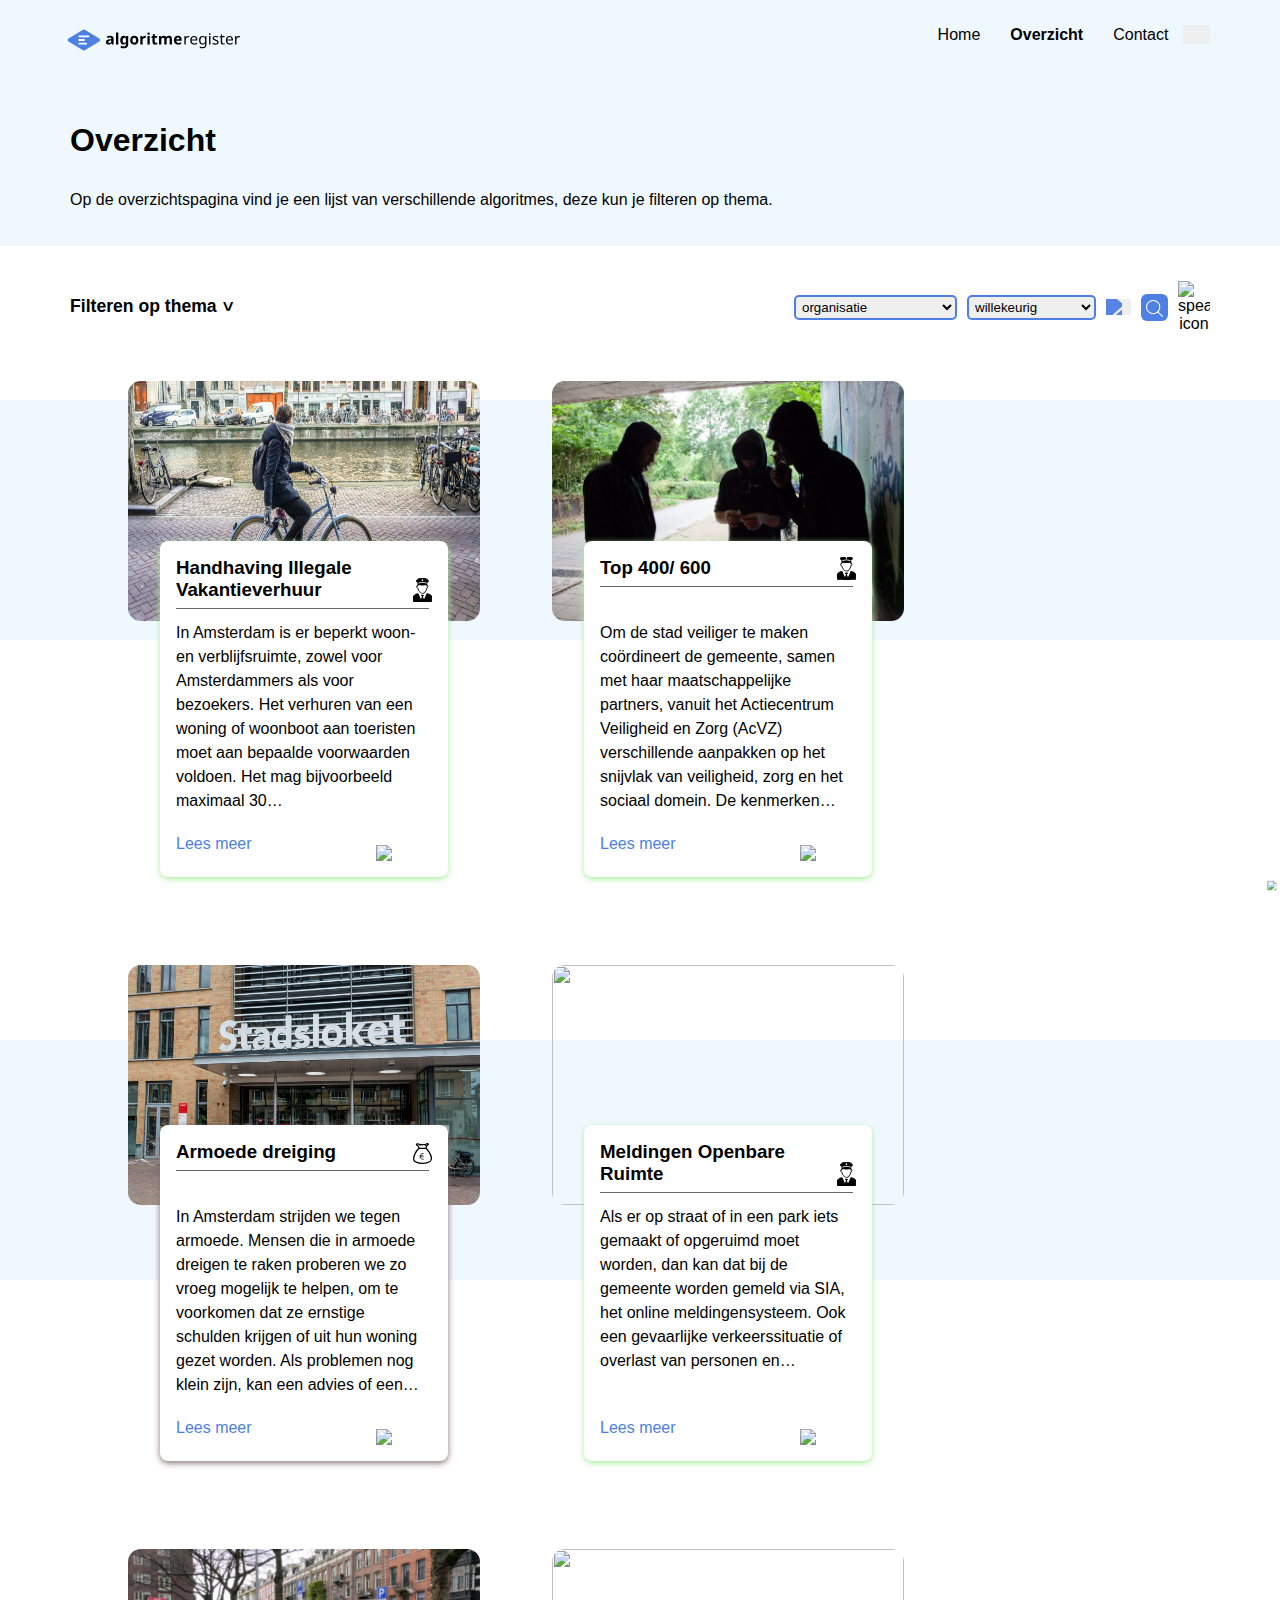
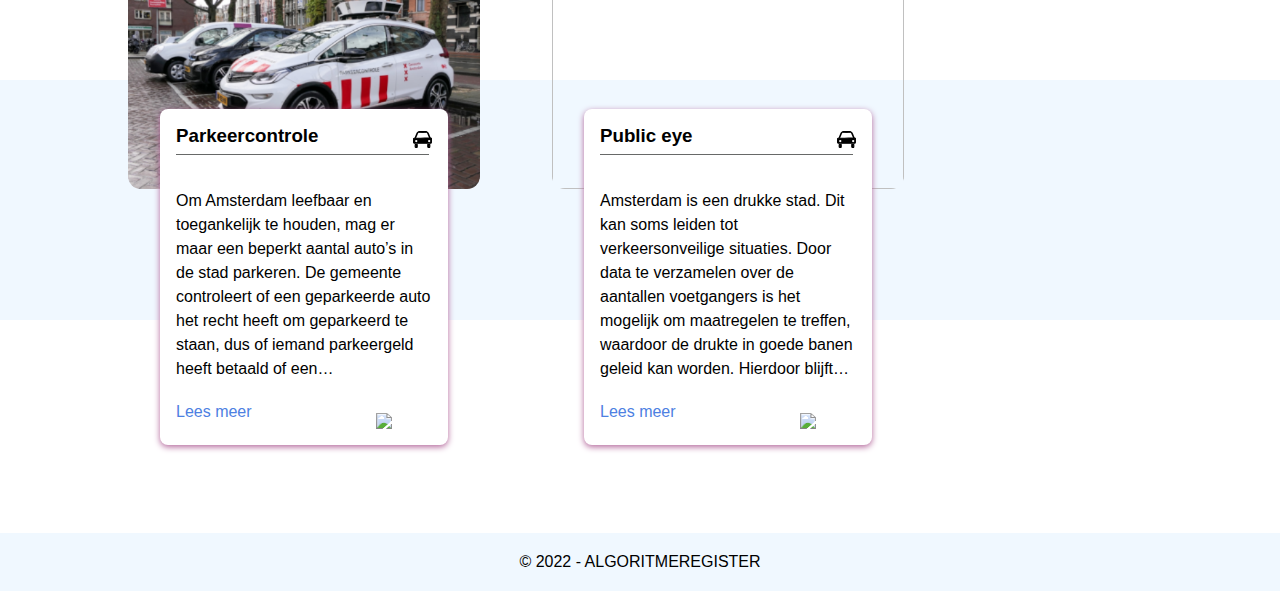
==== commit 1a07bf86: "fixen" ====
--- a/index.html
+++ b/index.html
@@ -26,10 +26,10 @@
 
     <main>
         <section>
-            <h2>Filteren op thema </h2>
+            <h2 class="filtertitel">Filteren op thema </h2>
             <div>
                 <input type="text" value="Wat zoek je?">
-                <button><img src="images/search.png"></button>
+                <button><img src="images/search.png" alt="zoek-knop" ></button>
                 <button><img src="images/stripe-list-icon.png"></button>
                 <img src="images/speaker.png" alt="speaker icon">
                 
@@ -69,17 +69,7 @@
         <ul></ul>
         <table></table>
 
-        <div class="pagination">
-            <button>&laquo;</button>
-            <button>1</button>
-            <button>2</button>
-            <button>3</button>
-            <button>4</button>
-            <button>5</button>
-            <button>6</button>
-            <button>&raquo;</button>
-            <p>Resultaten: 1-6 van 14</p>
-        </div> 
+        <div class="pagination"> </div> 
 
         <button class="chatbot"><img src="images/simple-hipchat.png"></button>
         <section>
--- a/style.css
+++ b/style.css
@@ -621,6 +621,14 @@
     line-height: 1.5em;
     position: relative;
     top: 4em;
+
+    /* line-height: 1.5em;
+    position: relative;
+    top: 4em;
+    overflow: hidden;
+    width: 16em;
+    height: 63%;
+    text-overflow: ellipsis; */
 }
 
 main ul li div a:last-of-type{
@@ -727,8 +735,11 @@
         background-color: var(--secondary-color);
     }
 
-
-
+/* geen items gevonden na het filteren */
+.no-item{
+    width: 100%;
+    text-align: center;
+}
 
 
 
@@ -742,9 +753,12 @@
 /* ************************************************** */
 /*************** detail-pagina stylen *****************/
 /* ************************************************** */
-
 .detail-page {
     padding: 20px 70px 0px 70px;
+}
+
+.terug-link {
+    font-weight: bold;
 }
 
 .detail-page a {
@@ -754,52 +768,71 @@
 
 .detail-container {
     padding: 0;
+    align-items: flex-end;
+    width: 85%;
     display: flex;
     justify-content: space-between;
+    margin: 0 auto;
+    flex: wrap;
     flex-wrap: wrap;
-    padding: 0 6em;
 }
 
 .detail-banner {
     display: inline-block;
+    width: 550px;
+    height: 300px;
+    margin-top: 15px;
+}
+
+.detail-block {
+    display: inline-block;
+    margin-top: 15px;
+    width: 550px;
+}
+
+.detail-block h1::after{
+    content: "";
+    display: block;
+    width: 21.5em;
+    height: .05em;
+    position: relative;
+    bottom: -.4em;
+    background-color: var(--grey-color);
 }
 
 .detail-banner img {
-    height: 20em;
-    width: 35em;
-
-    margin-top: 15px;
+    width: 550px;
+    height: 300px;
     object-fit: cover;
-
-    border-radius: .3em;
+    border-radius: 5px;
 }
 
 .detail-block {
-    border-radius: .3em;
-    height: 20em;
-    width: 35em;
+    border-radius: 5px;
+    height: 300px;
+    width: 550px;
     box-shadow: 5px 0px 20px 1px grey;
     padding: 10px;
     background-color: white;
-    display: inline-block;
-    margin-top: 15px;
 }
 
 .detail-block h1 {
-    border-bottom: 1px solid black;
-    float: left;
+    text-align: left;
     margin-bottom: 20px;
     font-weight: 100;
+    width: 100%;
 }
 
 .detail-content {
     display: inline;
     text-align: left;
+    margin: 0;
+    padding: 0;
 }
 
 .detail-block .detail-content li {
     padding: 10px 0px 10px 10px;
-    height: fit-content;
+    height: auto;
 }
 
 .detail-content li p {
@@ -813,6 +846,13 @@
     padding: 5px;
     border: 1px solid black;
     border-radius: 10px;
+}
+
+.detail-content li a:hover {
+    text-decoration: none;
+    background-color: #676968;
+    color: white;
+    transition: 0.2s ease-in;
 }
 
 .inhoud-container {
@@ -835,14 +875,265 @@
     font-weight: 100;
 }
 
-/* Tabs */
-section.tabbed {
+/*Tabs*/
+.tabbed {
+    position: absolute;
+    top: 0;
+}
+
+.tabbed input {
+  display: none;
+}
+
+.tabbed label {
+  display: block;
+  float: left;
+  padding: 12px 11.8px;
+  margin-right: 0.15em;
+  width: 10em;
+  text-align: center;
+  cursor: pointer;
+  transition: background-color 0.3s;
+  border: 0.1em solid #5379bc;
+  border-radius: 1em 1em 0 0;
+  background: var(--hoofd-color);
+  color: #ffffff;
+}
+
+.tabbed label:hover,
+.tabbed input:checked + label {
+  /*   background: #5379bc; */
+  /*   color: #ffffff; */
+  background: #ffffff;
+  color: #000000;
+  border: 0.1em solid var(--hoofd-color);
+}
+
+.tabs {
+  clear: both;
+}
+
+.tabs > div {
+  width: 55em;
+  position: absolute;
+  border: 2px solid var(--hoofd-color);
+  border-radius: 0 0 1em 1em;
+  padding: 10px 30px 40px;
+  line-height: 1.4em;
+  opacity: 0;
+  /* top: 3.35em; */
+  left: 0;
+}
+
+#tab-nav-1:checked ~ .tabs > div:nth-of-type(1),
+#tab-nav-2:checked ~ .tabs > div:nth-of-type(2),
+#tab-nav-3:checked ~ .tabs > div:nth-of-type(3),
+#tab-nav-4:checked ~ .tabs > div:nth-of-type(4),
+#tab-nav-5:checked ~ .tabs > div:nth-of-type(5) {
+  opacity: 1;
+  z-index: 1;
+}
+
+.tabs > div p:first-of-type {
+  color: var(----grey-color);
+}
+
+
+.tabs > div>p:first-of-type::after{
+    content: "";
+    display: block;
+    width: 100%;
+    height: .05em;
+    position: relative;
+    bottom: -.2em;
+    background-color: var(--grey-color);
+  
+}
+
+.tabs > div p a {
+  text-decoration: underline;
+  color: var(--hoofd-color);
+}
+.tabs > div table {
+  width: 100%;
+  text-align: center;
+  border-collapse: collapse;
+}
+
+.tabs > div section{
+  display:flex;
+  flex-wrap:wrap;
+  gap:2em;
+}
+
+.tabs > div section div{
+  width: 25em;
+}
+
+.tabs > div section p:first-of-type {
+  font-weight:bold;
+}
+
+.tabs > div section div ul{
+  list-style:none;
+  margin:0;
+  padding-left:1.5em;
+}
+.tabs > div section div ul li::before{
+  content:"- ";
+}
+
+.tabs > div table tr:first-of-type td {
+  font-weight: bold;
+  color: var(--hoofd-color);
+}
+
+.tabs > div table tr td {
+  padding: 1em;
+}
+
+.tabs > div table tr td a {
+  color: var(--hoofd-color);
+  text-decoration: underline;
+  cursor: pointer;
+}
+
+.tabs > div table tr:nth-child(even) {
+  background-color: var(--secondary-color);
+}
+/*Tabs*/
+
+.contactgegevens {
+    display: block;
+    width: 82%;
+    margin-left: auto;
+    margin-right: auto;
+    margin-top: 40px;
+}
+
+.contactgegevens h2 {
+    font-weight: 100;
+    margin-bottom: 20px;
+}
+
+.contactgegevens table td {
     text-align: left;
+    padding: 20px;
+}
+
+.contactgegevens table tr:nth-child(1) {
+    background-color: white;
+    border-bottom: 1px solid rgb(95, 94, 94);
+    border-top: 1px solid rgb(95, 94, 94);
+}
+
+.contactgegevens table tr:nth-child(3) {
+    background-color: white;
+    border-bottom: 1px solid rgb(95, 94, 94);
+    border-top: 1px solid rgb(95, 94, 94);
+}
+
+.feedback {
     display: block;
-
+    text-align: left;
+    margin-left: auto;
+    margin-right: auto;
+    width: 82%;
+    margin-top: 30px;
+}
+
+.feedback h3 {
+    font-weight: 100;
+}
+
+.feedback button {
+    padding: 10px;
+    background-color: white;
+    box-shadow: 0 8px 16px 0 rgb(0 0 0 / 20%), 0 6px 20px 0 rgb(0 0 0 / 1%);
+    border: none;
+    cursor: pointer;
+    margin-right: 20px;
+    margin-top: 20px;
+    width: 130px;
+    text-align: left;
+}
+
+.feedback button:hover {
+    background-color: rgb(212, 212, 212);
+}
+
+.subjects {
+    display: block;
+    margin-left: auto;
+    margin-right: auto;
+    width: 82%;
+    margin-top: 30px;
+    align-items: flex-start;
+}
+
+.subjects h4 {
+    font-weight: 100;
+    text-align: left;
+}
+
+.subject-container {
+    display: inline-flex;
+}
+
+.subject-container img {
+    width: 150px;
+    border-radius: 10px;
+    margin-top: 20px;
+}
+
+.subject-content {
+    display: inline-block;
+    text-align: left;
+    /* margin-top: 20px; */
+    margin-left: 20px;
+}
+
+.subject-content p {
+    font-size: 12px;
+    margin-top: 10px;
+    color: var(--grey-color);
+}
+
+.subject-content h5 {
+    width: 200px;
+    background-size: 15px;
+    background-position-x: right;
+    background-repeat: no-repeat;
+    background-position-y: center;
+    height: 25px;
+}
+
+.subject-content h5::after{
+    content: "";
+    display: block;
+    width: 100%;
+    height: .05em;
+    position: relative;
+    bottom: -1em;
+    background-color: rgb(4, 5, 0);
+}
+
+.subject-content a {
+    font-size: 12px;
+    color: var(--hoofd-color);
+}
+
+.subject-content div {
+    display: flex;
+    justify-content: flex-start;
+}
+
+/*Tabs*/
+.tabbed {
+    text-align: left;
+    display: contents;
     width: 70%;
     padding: 20px 0 ;
-
     margin-left: auto;
     margin-right: auto;
 }
@@ -887,6 +1178,7 @@
     position: relative;
     top:0em;
     left: 0;
+    z-index: 0;
 }
 
 .tabbed .tabs > div {
@@ -1004,167 +1296,104 @@
 .tabs > div table tr:nth-child(even) {
   background-color: var(--secondary-color);
 }
-
-/* contactgegevens */
-
-.contactgegevens {
-    display: block;
-    width: 80%;
-    margin-left: auto;
-    margin-right: auto;
-}
-
-.contactgegevens h2 {
+/*Tabs*/
+
+ /* Popup */
+#notificationBtn:hover {
+    cursor: pointer;
+}
+
+.pop-up {
+    display: none; /* Hidden by default */
+    position: fixed; /* Stay in place */
+    z-index: 1; /* Sit on top */
+    padding-top: 100px; /* Location of the box */
+    left: 0;
+    top: 0;
+    width: 100%; /* Full width */
+    height: 100%; /* Full height */
+    overflow: auto; /* Enable scroll if needed */
+    background-color: rgb(0,0,0); /* Fallback color */
+    background-color: rgba(0,0,0,0.4); /* Black w/ opacity */
+  }
+  
+  .popUp-content {
+    background-color: #fefefe;
+    margin: auto;
+    padding: 30px;
+    border: 1px solid #888;
+    width: 50%;
+    border-radius: 10px;
+  }
+
+  .popUp-content h5 {
+    font-size: 18px;
+    margin-bottom: 15px;
     font-weight: 100;
-    background-color: var(--secondary-color);
-    width: 100%;
-    padding: 20px;
-    text-align: left;
-}
-
-.contactgegevens table td {
-    text-align: left;
-    padding: 20px;
-}
-
-.contactgegevens table tr:nth-child(1) {
-    background-color: white;
-    border-bottom: 1px solid rgb(95, 94, 94);
-    border-top: 1px solid rgb(95, 94, 94);
-}
-
-.contactgegevens table tr:nth-child(3) {
-    background-color: white;
-    border-bottom: 1px solid rgb(95, 94, 94);
-    border-top: 1px solid rgb(95, 94, 94);
-}
-
-/* feedback form */
-
-.feedback {
-    display: block;
-    text-align: left;
-    margin-left: auto;
-    margin-right: auto;
-    width: 80%;
-    margin-top: 30px;
-}
-
-.feedback h3 {
-    font-weight: 100;
-}
-
-.feedback button {
+  }
+
+  .popUp-content input {
+    margin-bottom: 15px;
+  }
+
+  .popUp-content form {
+    padding: 20px 25px 20px 25px;
+    display: grid;
+    justify-content: center;
+  }
+
+  .popUp-content label {
+      font-size: 15px;
+  }
+
+  .popUp-content form label {
+    float: left;
+  }
+
+  .popUp-content form input {
+    background-color: #67696830;
     padding: 10px;
-    background-color: white;
-    box-shadow: 0 8px 16px 0 rgb(0 0 0 / 20%), 0 6px 20px 0 rgb(0 0 0 / 1%);
     border: none;
+    margin-top: 10px;
+    width: 300px;
+  }
+  
+  /* The Close Button */
+  .close {
+    color: var(--font-color);
+    float: right;
+    font-size: 28px;
+    font-weight: bold;
+  }
+  
+  .close:hover,
+  .close:focus {
+    color: #000;
+    text-decoration: none;
     cursor: pointer;
-    margin-right: 20px;
-    margin-top: 20px;
-    width: 130px;
-    text-align: left;
-}
-
-.feedback button:hover {
-    background-color: rgb(212, 212, 212);
-}
-
-/* subjects */
-
-.detail-page .subjects {
-    display: block;
-    margin-left: auto;
-    margin-right: auto;
-    width: 82%;
-    margin-top: 30px;
-    align-items: flex-start;
-
-    background-color: rebeccapurple;
-}
-
-.subjects h4 {
-    font-weight: 100;
-    text-align: left;
-}
-
-.subject-container {
-    display: inline-flex;
-}
-
-.subject-container img {
-    width: 150px;
-    border-radius: 10px;
-    margin-top: 20px;
-}
-
-.subject-content {
-    display: inline-block;
-    text-align: left;
-    /* margin-top: 20px; */
-    margin-left: 20px;
-}
-
-.subject-content p {
-    font-size: 12px;
-    margin-top: 10px;
-    color: var(--grey-color);
-}
-
-.subject-content .subject-icon {
-    width: 15px;
-    margin-left: 20px;
-}
-
-.subject-content h5 {
-    border-bottom: 1px solid black;
-    width: 160px;
-}
-
-.subject-content a {
-    font-size: 12px;
-    color: var(--hoofd-color);
-}
-
-.subject-content div {
-    display: flex;
-    justify-content: flex-start;
-}
-
-
-
-
-
-
-
-/* @media only screen and (max-width: 600px) {
-
-    .navigation {
-        background-color: var(--secondary-color);
-        height: 150px;
-    }
-
-    .navigation .logo {
-        width: 250px;
-        padding: 10px 0px 0px 10px;
-    }
-
-    .navigation ul li a {
-        text-decoration: none;
-        color: var(--font-color);
-        font-size: 15px;
-        padding: 10px;
-    }   
-
-    .navigation ul li {
-        padding: 10px;
-    }
-
-    h1 {
-        padding: 10px;
-    }
-
-}  */
+  }
+
+  .popUp-content div {
+      display: flex;
+      justify-content: center;
+  }
+
+  .gereed {
+    border: none;
+    background-color: var(--hoofd-color);
+    padding: 10px;
+    width: 120px;
+    color: white;
+    border-radius: 5px;
+  }
+
+  .gereed:hover {
+    cursor: pointer;
+    background-color: #1f335a;
+  }
+
+
+
 
 
 
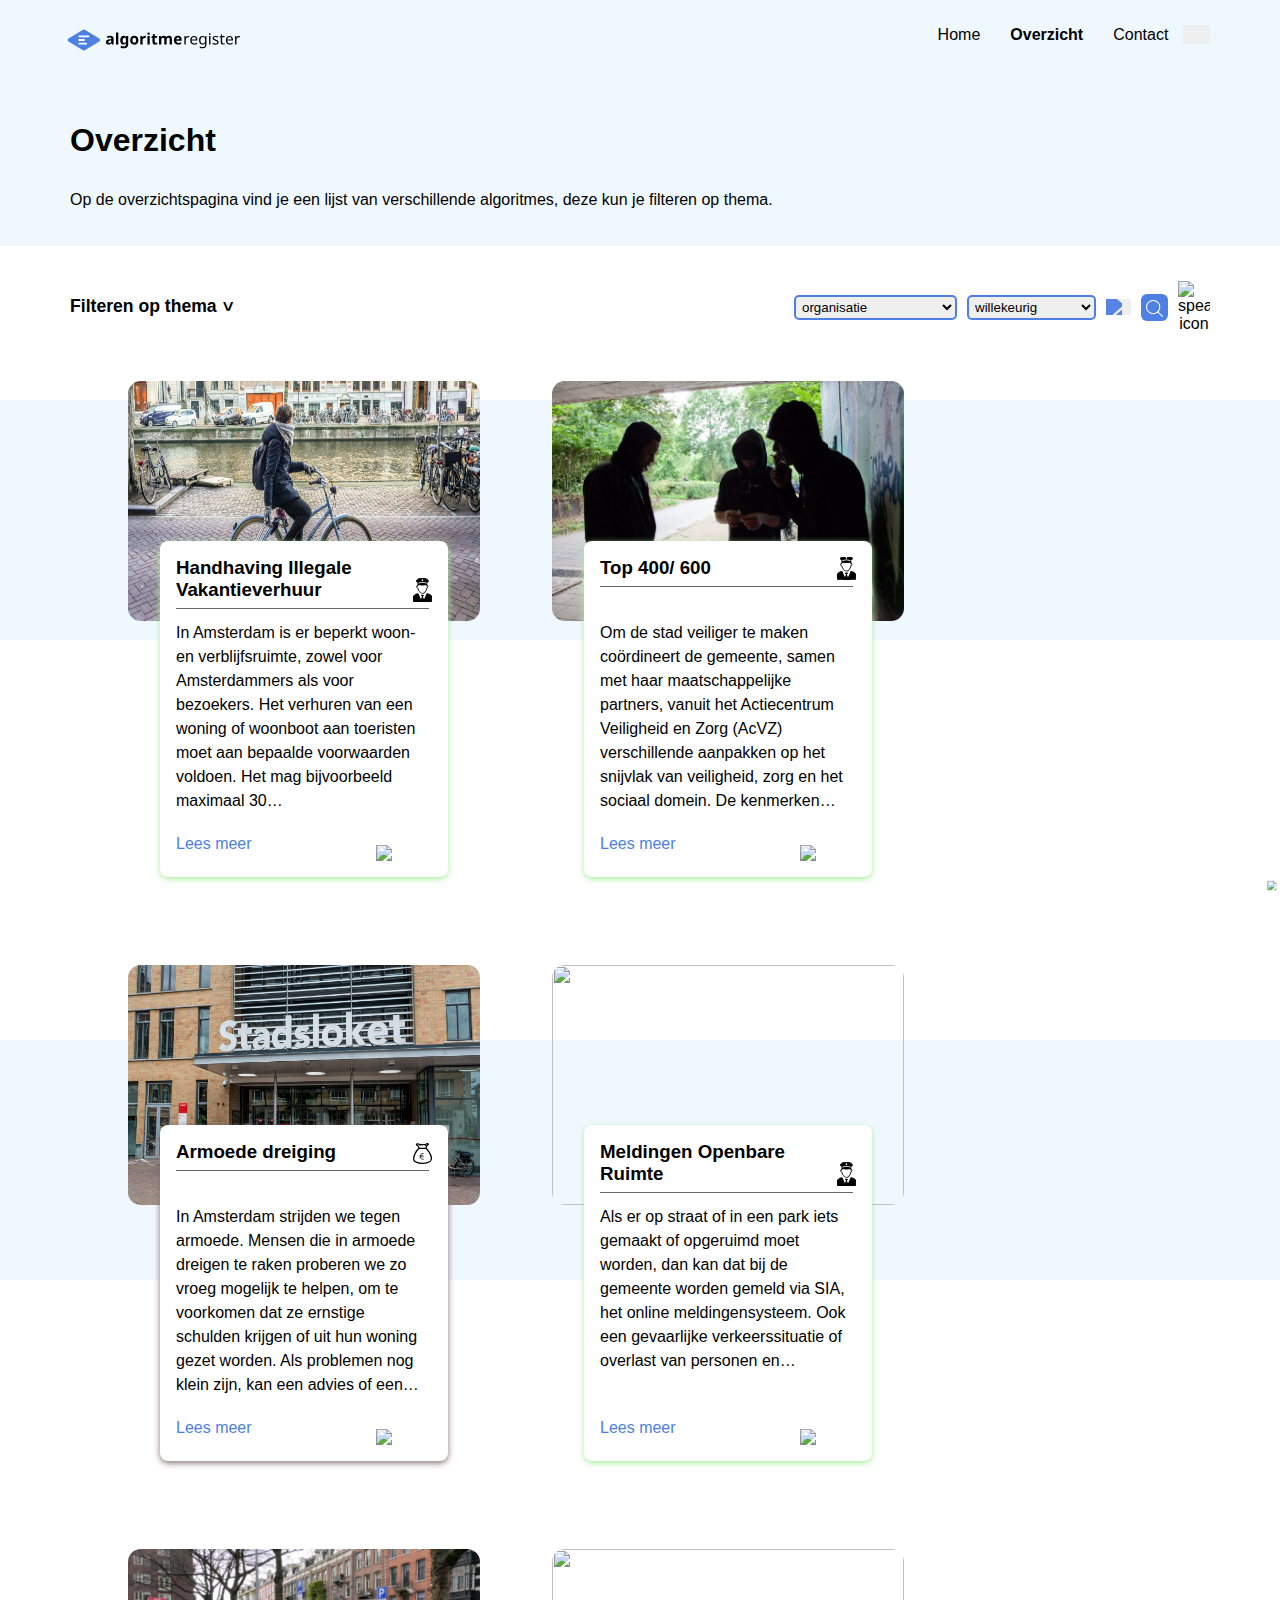
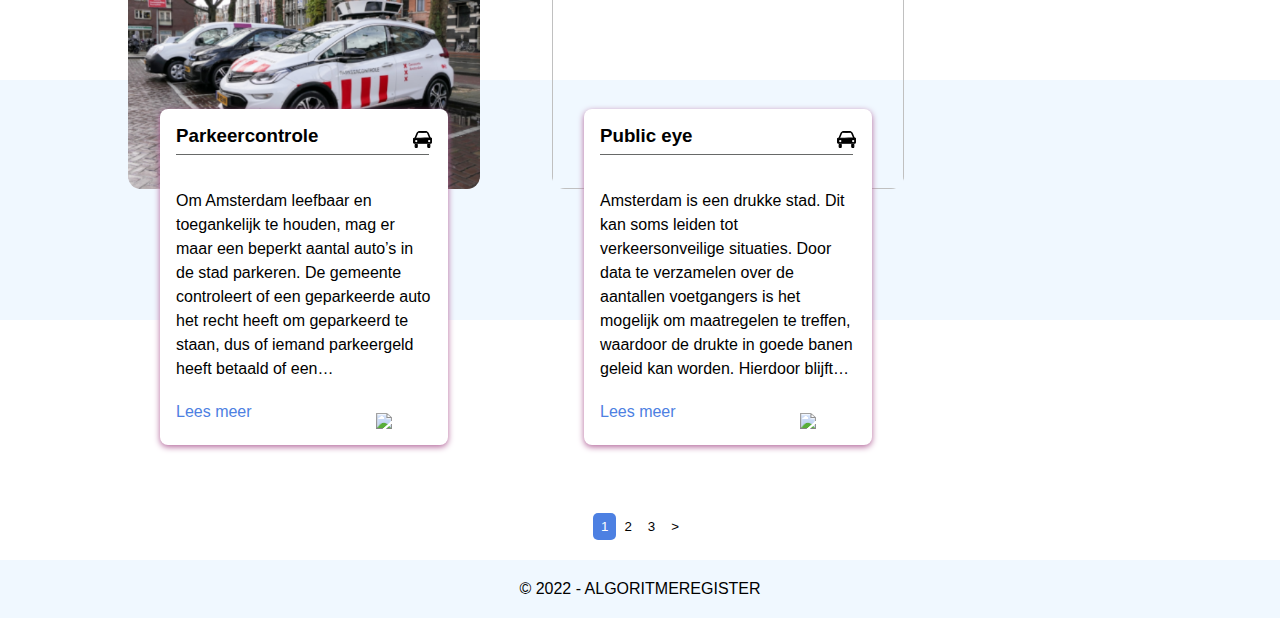
==== commit 07ac2eaf: "vernieuwen" ====
--- a/index.html
+++ b/index.html
@@ -66,8 +66,8 @@
             <button>Openbare orde</button>
         </section>
 
-        <ul></ul>
-        <table></table>
+        <ul class="bloklist"></ul>
+        <table class="tablelist"></table>
 
         <div class="pagination"> </div> 
 
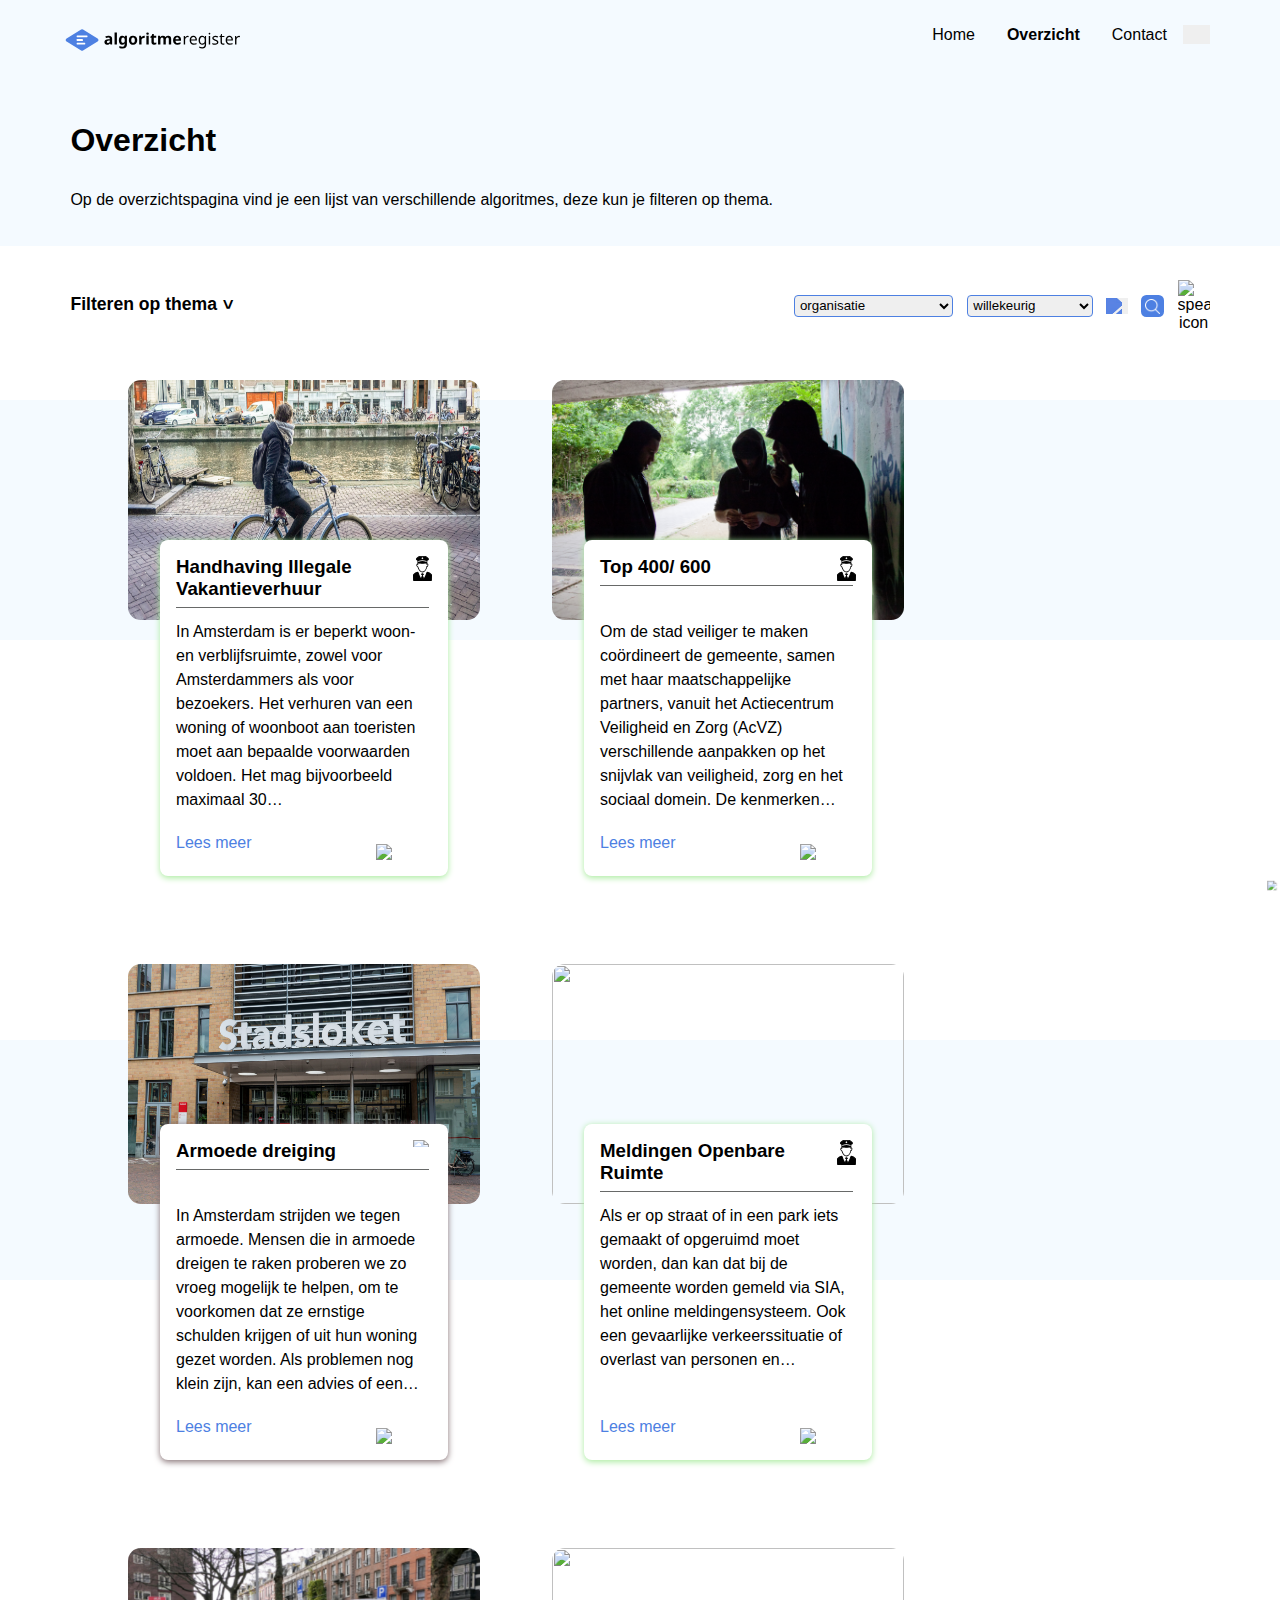
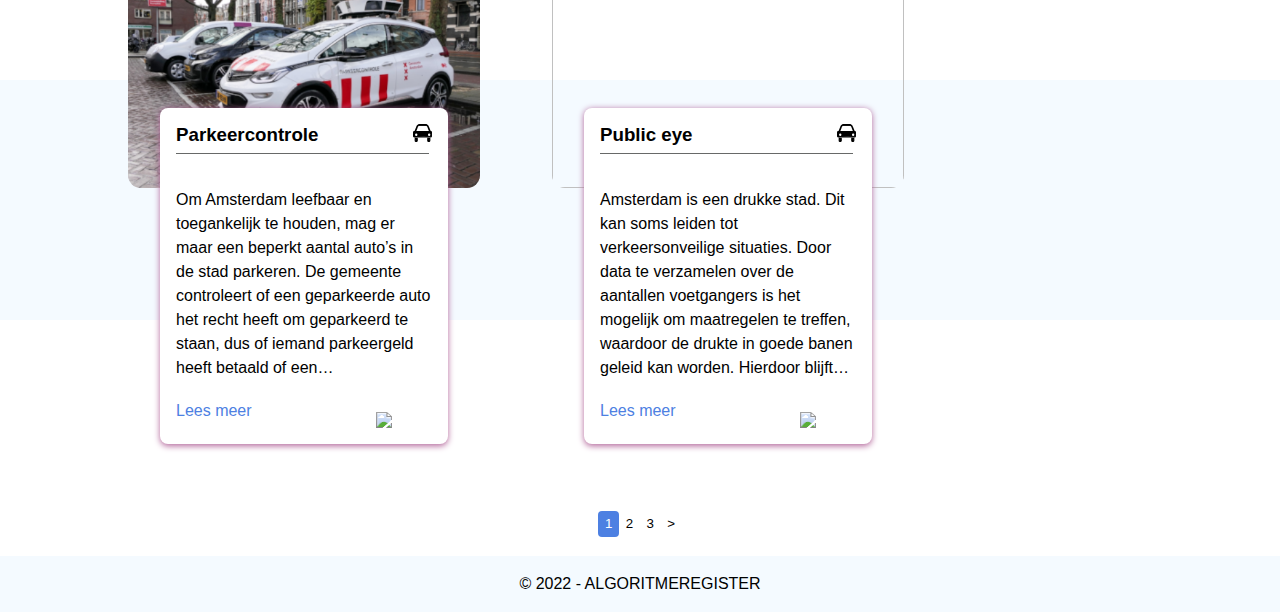
==== commit 8ebb99a9: "aanpassen" ====
--- a/index.html
+++ b/index.html
@@ -1,5 +1,5 @@
 <!DOCTYPE html>
-<html lang="en">
+<html lang="nl">
 <head>
     <meta charset="UTF-8">
     <meta http-equiv="X-UA-Compatible" content="IE=edge">
--- a/style.css
+++ b/style.css
@@ -9,18 +9,22 @@
 /* pagination / page nummer */
 /* main div first section */
 /* Thema filter */
-
-/************* main stylen P1 Bolkjes view ************/
-
-/************ main stylen P2 lijst view ***************/
+/* thema note hover in de index en details pagina */
+
+
+/************* main stylen Bolkjes view ************/
+
+/************ main stylen table view ***************/
 
 /*************** detail-pagina stylen *****************/
-/* Tabs */
 /* Dataverwerking */
 /* Data */
 /* contactgegevens */
 /* feedback form */
+/* Thema's subjects icon classen */
 /* subjects */
+/* Tabs */
+ /* Popup */
 
 /******************* Chatbot stylen *******************/
 /* Chatbot icon */
@@ -36,13 +40,15 @@
     margin: 0;
     padding: 0;
     box-sizing: border-box;
+    caret-color: transparent;
+
 }
 
 :root{
     --background-color:#ffffff;
     --font-color: #000000;
     --hoofd-color: #4D80E2;
-    --secondary-color: aliceblue;
+    --secondary-color:  #f4faff;
     --grey-color: #676968;
     --licht-grey-color: #e2e2e2;
 
@@ -86,7 +92,7 @@
 /* Navigation-bar */
 
 header nav{
-    height: 70px;
+    height: 4.4em;
     width: 100%;
     text-align:center;
     background-color: var(--secondary-color);
@@ -97,12 +103,12 @@
 
 header nav>img{
     float: left;
-    width: 250px;
-    padding: 20px 10px 10px 66px;
+    width: 15.6em;
+    padding: 1.2em .6em .6em 4em;
 }
 
 header nav ul{
-    padding: 0px 70px 0px 0px;
+    padding: 0 4.4em 0 0;
     list-style: none;
     display: flex;
     flex-wrap: wrap;
@@ -111,11 +117,10 @@
 
 header nav ul li a{
     color: var(--font-color);
-    font-size: 16px;
     font-family: "Trebuchet MS", Arial, Helvetica, sans-serif;
     text-decoration: none;
-    line-height: 70px;
-    padding: 5px 15px;
+    line-height: 4.4em;
+    padding: .3em 1em;
 }
 
 header nav ul li a.actived{
@@ -138,7 +143,7 @@
 
 /* header stylen */
 header article {
-    padding: 20px 70px;
+    padding: 1.2em 4.4em;
     background-color: var(--secondary-color);
     height: 11em;
 }
@@ -156,7 +161,7 @@
     background-color: var(--secondary-color);
     color: var(--font-color);
     text-align: center;
-    padding: 20px;
+    padding: 1.2em;
  }
 
 
@@ -182,30 +187,34 @@
     display: flex;
     justify-content: center;
     align-items: center;
-    margin-top: 20px;
-    margin-bottom: 20px;
+    margin-top: 1.2em;
+    margin-bottom: 1.2em;
     left: 0;
     right: 0;
 }
 
+
+
+
+
   .pagination button {
-    padding: 6px 8px;
+    padding: .4em .5em;
     border: none;
     background-color: transparent ;
-    border-radius: 5px;
+    border-radius: .3em;
     cursor: pointer;
   }
 
   .pagination button.active {
     background-color: var(--hoofd-color);
     color: var(--background-color);
-    border-radius: 5px;
+    border-radius: .3em;
   }
   
 
   .pagination button:hover:not(.active) {
     background-color: var(--secondary-color);
-    border-radius: 5px;
+    border-radius: .3em;
     color: var(--font-color);
   }
 
@@ -222,10 +231,10 @@
 main section:first-of-type {
     position: relative;
     right: 0;
-    padding: 20px 70px 0px 70px;
+    padding: 1.2em 4.4em 0 4.4em;
     width: 100%;
     text-align: center;
-    margin: 15px 0 1em 0;
+    margin: .9em 0 1em 0;
 
     display: flex;
     justify-content: space-between;
@@ -273,7 +282,7 @@
 }
 
 main section:first-of-type div button:first-of-type img {
-    width: 17px;
+    width: 1.1em;
     filter: invert(100%) sepia(0%) saturate(1833%) hue-rotate(316deg) brightness(110%) contrast(100%);
     margin: 0;
 }
@@ -286,15 +295,15 @@
 }
 
 main section:first-of-type div button:nth-of-type(2) img{
-    width: 25px;
+    width: 1.6em;
     float: right;
     filter: invert(48%) sepia(90%) saturate(2077%) hue-rotate(201deg) brightness(92%) contrast(93%);
 }
 
 main section:first-of-type div select {
-    border-radius: 5px;
-    border: 2px solid var(--hoofd-color);
-    padding: 2px;
+    border-radius: .3em;
+    border: .1em solid var(--hoofd-color);
+    padding: .1em;
 }
 
 main section:first-of-type div select:nth-of-type(2){
@@ -303,12 +312,12 @@
 
 
 main section:first-of-type div button:first-of-type{
-    width: 27px;
-    height: 27px;
+    width: 1.7em;
+    height: 1.7em;
     background-color: var(--hoofd-color);
     border: none;
-    border-radius: 6px;
-    padding-top: 5px;
+    border-radius: .4em;
+    padding-top: .3em;
     cursor: pointer;
     z-index: 2;
     order: 3;
@@ -317,16 +326,26 @@
 main section:first-of-type div input{
     position: absolute;
     left: 13em;
-    border: var(--hoofd-color) solid 2px;
-    border-radius: 6px 0 0 6px;
-    height: 26.5px;
+    border: var(--hoofd-color) solid .1em;
+    border-radius: .4em 0 0 .4em;
+    height: 1.7em;
     width: 14.5em;
     opacity: 0;
     z-index: -1;
-
     box-shadow: inset var(--grey-color) 0 0 .2em;
 
     transition: .2s;
+}
+
+.detail-page section:first-of-type div input{
+    left: -10em;
+    opacity: 0;
+    z-index: -1;
+}
+
+.detail-page section:first-of-type div input.opensearchDP{
+    opacity: 1;
+    z-index: 1;
 }
 
 main section:first-of-type div input.opensearch{
@@ -334,6 +353,7 @@
     z-index: 1;
 }
 
+.detail-page section:first-of-type div input,
 main section:first-of-type div input[type="text"]{
     color: var(--grey-color);
     padding: .3em;
@@ -344,17 +364,16 @@
 /* Thema filter */
 
 .filterOptions{
+    display: none;
+    padding: 0 4.4em;
+    margin: 0;
+}
+
+.openfilter{
     display: flex;
-    justify-content: space-around;
+    height: 100%;
+    justify-content: flex-start;
     flex-wrap: wrap;
-    width: 100%;
-    padding: 0 70px;
-    justify-content: flex-start;
-    opacity: 0;
-    height: 0;
-    margin: 0;
-    padding-top: 0;
-    transition: .7s;
     gap:1.5em;
 }
 
@@ -362,7 +381,7 @@
     border: none;
     background-color: var(--secondary-color);
     color: var(--font-color);
-    border-radius: 5px;
+    border-radius: .3em;
     height: 3em;
     width: 9.7em;
     padding: 0;
@@ -457,13 +476,30 @@
         background-color:var(--thema-openbare-orde);
     }
 
-.openfilter{
-    opacity: 1;
-    height: 100%;
+
+ /* thema note hover in de index en details pagina */
+ .detail-page .detail-block > img + span,
+ main ul li div a:first-of-type img + span{
+     position: absolute;
+     top: -1em;
+     right: 1em;
+     background-color: var(--secondary-color);
+     padding: .2em;
+     border-radius: .3em;
+     box-shadow: var(--grey-color) 0 0 .2em;
+     opacity: 0;
  }
-
-
-
+ 
+ main ul li div a:first-of-type img + span{
+     top: -1.8em;
+     right: 0;
+     color: var(--font-color);
+ }
+ 
+ .detail-page .detail-block > img:hover + span,
+ main ul li div a:first-of-type img:hover + span{
+     opacity: 1;
+ }
 
 
 
@@ -481,7 +517,7 @@
 
 
 /* ************************************************** */
-/************* main stylen P1 Bolkjes view ************/
+/************* main stylen Bolkjes view ************/
 /* ************************************************** */
 .hidden{
     display: none;
@@ -534,27 +570,27 @@
 }
 
     .Openbareorde-box{
-        box-shadow: var(--thema-openbare-orde) 0 2px 6px;
+        box-shadow: var(--thema-openbare-orde) 0 .1em .4em;
     }
 
     .Financien-box{
-        box-shadow: var(--thema-Financien) 0 2px 6px;
+        box-shadow: var(--thema-Financien) 0 .1em .4em;
     }
 
     .Verkeer-box{
-        box-shadow: var(--thema-Verkeer) 0 2px 6px;
+        box-shadow: var(--thema-Verkeer) 0 .1em .4em;
     }
 
     .Socialezekerheid-box{
-        box-shadow: var(--thema-Sociale-zekerheid) 0 2px 6px;
+        box-shadow: var(--thema-Sociale-zekerheid) 0 .1em .4em;
     }
 
     .Bestuur-box{
-        box-shadow: var(--thema-Bestuur) 0 2px 6px;
+        box-shadow: var(--thema-Bestuur) 0 .1em .4em;
     }
 
     .Onderwijs-box{
-        box-shadow: var(--thema-Onderwijs) 0 2px 6px;
+        box-shadow: var(--thema-Onderwijs) 0 .1em .4em;
     }
 
 main ul li a{
@@ -568,49 +604,22 @@
     right: 1em;
 }
 
-/* main ul li div a:first-of-type::after{
-    content: "";
-    display: block;
-} */
-
+main ul li div a:first-of-type img{
+    width: 1.2em;
+    position: absolute;
+    top: 0;
+    right: 0;
+}
 
 main ul li div a:first-of-type h3{
-    color: #000000;
-    padding-right: 2em;
-    background-size: 1em;
-    background-repeat: no-repeat;
-    background-position-x: right;
-    background-position-y: bottom;
-}
-
-    .Openbareorde{
-        background-image: url(images/icons/Openbareorde.icon.svg);
-    }
-
-    .Financien{
-        background-image: url(images/icons/Financien-icon.svg);
-    }
-
-    .Verkeer{
-        background-image: url(images/icons/Verkeer-icon.svg);
-    }
-
-    .Socialezekerheid{
-        background-image: url(images/icons/Socialezekerheid.icon.svg);
-    }
-
-    .Bestuur{
-        background-image: url(images/icons/Bestuur.icon.svg);
-    }
-
-    .Onderwijs{
-        background-image: url(images/icons/Onderwijs.icon.svg);
-    }
+    color: var(--font-color);
+    width: 90%;
+}
 
 main ul li div a:first-of-type h3::after{
     content: "";
     display: block;
-    width: 13.5em;
+    width: 110%;
     height: .05em;
     position: relative;
     bottom: -.4em;
@@ -621,14 +630,6 @@
     line-height: 1.5em;
     position: relative;
     top: 4em;
-
-    /* line-height: 1.5em;
-    position: relative;
-    top: 4em;
-    overflow: hidden;
-    width: 16em;
-    height: 63%;
-    text-overflow: ellipsis; */
 }
 
 main ul li div a:last-of-type{
@@ -670,7 +671,7 @@
 
 
 /* ************************************************** */
-/************ main stylen P2 lijst view ***************/
+/************ main stylen table view ***************/
 /* ************************************************** */
 
 table {
@@ -685,8 +686,8 @@
     }
 
     table tr th {
-        padding-top: 12px;
-        padding-bottom: 12px;
+        padding-top: 1.1em;
+        padding-bottom: 1.1em;
         color: var(--hoofd-color);
         width: 4em;
     }
@@ -754,462 +755,274 @@
 /*************** detail-pagina stylen *****************/
 /* ************************************************** */
 .detail-page {
-    padding: 20px 70px 0px 70px;
-}
-
-.terug-link {
+    padding: 1.2em 4.4em 0 4.4em;
+}
+
+.detail-page .terug-link {
     font-weight: bold;
 }
 
-.detail-page a {
+.detail-page section:first-of-type a {
     color: black;
     text-decoration: none;
 }
 
-.detail-container {
+.detail-page section:first-of-type div>img:first-of-type{
+    order:2;
+}
+
+.detail-page section:first-of-type div>img.notificationBtn{
+    width: 1.5em;
+    cursor: pointer;
+}
+
+.detail-page section:first-of-type div{
+    width: 11.2em;
+    min-width: auto;
+    flex-direction: row-reverse;
+}
+
+.detail-page .detail-container {
     padding: 0;
     align-items: flex-end;
-    width: 85%;
+    width: 90%;
     display: flex;
-    justify-content: space-between;
+    justify-content: space-around;
     margin: 0 auto;
-    flex: wrap;
     flex-wrap: wrap;
 }
 
-.detail-banner {
+.detail-page .detail-banner {
     display: inline-block;
-    width: 550px;
-    height: 300px;
-    margin-top: 15px;
-}
-
-.detail-block {
+    width: 34.4em;
+    height: 18.8em;
+    margin-top: .9em;
+}
+
+.detail-page .detail-banner img {
+    width: 34.4em;
+    height: 18.8em;
+    object-fit: cover;
+    border-radius: .3em;
+}
+
+.detail-page .detail-block {
     display: inline-block;
-    margin-top: 15px;
-    width: 550px;
-}
-
-.detail-block h1::after{
+    margin-top: .9em;
+    width: 34.4em;
+
+    border-radius: .3em;
+    height: 18.8em;
+    box-shadow: var(--grey-color) 0 0 .4em;
+    padding: 1em;
+    background-color: white;
+    position: relative;
+}
+
+
+.detail-page .detail-block h1::after{
     content: "";
     display: block;
-    width: 21.5em;
+    width: 100%;
     height: .05em;
     position: relative;
     bottom: -.4em;
     background-color: var(--grey-color);
 }
 
-.detail-banner img {
-    width: 550px;
-    height: 300px;
-    object-fit: cover;
-    border-radius: 5px;
-}
-
-.detail-block {
-    border-radius: 5px;
-    height: 300px;
-    width: 550px;
-    box-shadow: 5px 0px 20px 1px grey;
-    padding: 10px;
-    background-color: white;
-}
-
-.detail-block h1 {
+.detail-page .detail-block h1 {
     text-align: left;
-    margin-bottom: 20px;
+    margin-bottom: 1.2em;
     font-weight: 100;
     width: 100%;
 }
 
-.detail-content {
-    display: inline;
-    text-align: left;
+.detail-page .detail-block > img{
+    width: 1.5em;
+    position: absolute;
+    top: 1em;
+    right: 1em;
+}
+
+.detail-page .detail-block .detail-content {
     margin: 0;
     padding: 0;
-}
-
-.detail-block .detail-content li {
-    padding: 10px 0px 10px 10px;
+    display: flex;
+    flex-direction: column;
+    gap: 1.3em;
+}
+
+
+.detail-page .detail-block .detail-content li {
     height: auto;
-}
-
-.detail-content li p {
+    position: relative;
+    display: flex;
+    align-items: center;
+}
+
+.detail-page .detail-content li p {
     display: inline;
-    float: right;
-}
-
-.detail-content li a {
-    position: unset;
+    position: absolute;
+    left: 7em;
+}
+
+.detail-page .detail-content li ul{
+    width: max-content;
+    margin: 0;
+    padding: 0;
+    display: flex;
+    flex-direction: row;
+    flex-wrap: nowrap;
+
+    position: absolute;
+    left: 7em;
+}
+
+.detail-page .detail-content li ul li{
+    width: max-content;
+}
+
+.detail-page .detail-content li ul li a {
+    width: max-content;
+    position: absolute;
     background-color: white;
-    padding: 5px;
-    border: 1px solid black;
-    border-radius: 10px;
-}
-
-.detail-content li a:hover {
+    padding: .2em .3em;
+    border: .1em solid var(--grey-color);
+    border-radius: .2em;
+    color: var(--font-color);
+}
+
+.detail-page .detail-content li a:hover {
     text-decoration: none;
     background-color: #676968;
     color: white;
     transition: 0.2s ease-in;
 }
 
-.inhoud-container {
-    margin-top: 80px;
+.detail-page .inhoud-container {
+    margin-top: 5em;
     margin-left: auto;
     margin-right: auto;
-    box-shadow: 5px 0px 20px 1px grey;
+    box-shadow: var(--grey-color) 0 0 .4em;
     width: 70%;
-    border-radius: 5px;
+    min-width: 30em;
+    border-radius: .3em;
     display: block;
     background-color: white;
-    padding: 70px;
-}
-
-.inhoud-container article {
+    padding: 4.4em;
+}
+
+.detail-page .inhoud-container article {
     text-align: left;
 }
 
-.inhoud-container h2 {
+.detail-page .inhoud-container h2 {
     font-weight: 100;
 }
 
-/*Tabs*/
-.tabbed {
-    position: absolute;
-    top: 0;
-}
-
-.tabbed input {
-  display: none;
-}
-
-.tabbed label {
-  display: block;
-  float: left;
-  padding: 12px 11.8px;
-  margin-right: 0.15em;
-  width: 10em;
-  text-align: center;
-  cursor: pointer;
-  transition: background-color 0.3s;
-  border: 0.1em solid #5379bc;
-  border-radius: 1em 1em 0 0;
-  background: var(--hoofd-color);
-  color: #ffffff;
-}
-
-.tabbed label:hover,
-.tabbed input:checked + label {
-  /*   background: #5379bc; */
-  /*   color: #ffffff; */
-  background: #ffffff;
-  color: #000000;
-  border: 0.1em solid var(--hoofd-color);
-}
-
-.tabs {
-  clear: both;
-}
-
-.tabs > div {
-  width: 55em;
-  position: absolute;
-  border: 2px solid var(--hoofd-color);
-  border-radius: 0 0 1em 1em;
-  padding: 10px 30px 40px;
-  line-height: 1.4em;
-  opacity: 0;
-  /* top: 3.35em; */
-  left: 0;
-}
-
-#tab-nav-1:checked ~ .tabs > div:nth-of-type(1),
-#tab-nav-2:checked ~ .tabs > div:nth-of-type(2),
-#tab-nav-3:checked ~ .tabs > div:nth-of-type(3),
-#tab-nav-4:checked ~ .tabs > div:nth-of-type(4),
-#tab-nav-5:checked ~ .tabs > div:nth-of-type(5) {
-  opacity: 1;
-  z-index: 1;
-}
-
-.tabs > div p:first-of-type {
-  color: var(----grey-color);
-}
-
-
-.tabs > div>p:first-of-type::after{
-    content: "";
-    display: block;
-    width: 100%;
-    height: .05em;
-    position: relative;
-    bottom: -.2em;
-    background-color: var(--grey-color);
-  
-}
-
-.tabs > div p a {
-  text-decoration: underline;
-  color: var(--hoofd-color);
-}
-.tabs > div table {
-  width: 100%;
-  text-align: center;
-  border-collapse: collapse;
-}
-
-.tabs > div section{
-  display:flex;
-  flex-wrap:wrap;
-  gap:2em;
-}
-
-.tabs > div section div{
-  width: 25em;
-}
-
-.tabs > div section p:first-of-type {
-  font-weight:bold;
-}
-
-.tabs > div section div ul{
-  list-style:none;
-  margin:0;
-  padding-left:1.5em;
-}
-.tabs > div section div ul li::before{
-  content:"- ";
-}
-
-.tabs > div table tr:first-of-type td {
-  font-weight: bold;
-  color: var(--hoofd-color);
-}
-
-.tabs > div table tr td {
-  padding: 1em;
-}
-
-.tabs > div table tr td a {
-  color: var(--hoofd-color);
-  text-decoration: underline;
-  cursor: pointer;
-}
-
-.tabs > div table tr:nth-child(even) {
-  background-color: var(--secondary-color);
-}
-/*Tabs*/
-
-.contactgegevens {
-    display: block;
-    width: 82%;
+/* Tabs */
+
+.detail-page .tabbed {
+    text-align: left;
+    width: 70%;
+    min-width: 30em;
+    padding: 1.2em 0 ;
     margin-left: auto;
     margin-right: auto;
-    margin-top: 40px;
-}
-
-.contactgegevens h2 {
-    font-weight: 100;
-    margin-bottom: 20px;
-}
-
-.contactgegevens table td {
-    text-align: left;
-    padding: 20px;
-}
-
-.contactgegevens table tr:nth-child(1) {
-    background-color: white;
-    border-bottom: 1px solid rgb(95, 94, 94);
-    border-top: 1px solid rgb(95, 94, 94);
-}
-
-.contactgegevens table tr:nth-child(3) {
-    background-color: white;
-    border-bottom: 1px solid rgb(95, 94, 94);
-    border-top: 1px solid rgb(95, 94, 94);
-}
-
-.feedback {
-    display: block;
-    text-align: left;
-    margin-left: auto;
-    margin-right: auto;
-    width: 82%;
-    margin-top: 30px;
-}
-
-.feedback h3 {
-    font-weight: 100;
-}
-
-.feedback button {
-    padding: 10px;
-    background-color: white;
-    box-shadow: 0 8px 16px 0 rgb(0 0 0 / 20%), 0 6px 20px 0 rgb(0 0 0 / 1%);
-    border: none;
-    cursor: pointer;
-    margin-right: 20px;
-    margin-top: 20px;
-    width: 130px;
-    text-align: left;
-}
-
-.feedback button:hover {
-    background-color: rgb(212, 212, 212);
-}
-
-.subjects {
-    display: block;
-    margin-left: auto;
-    margin-right: auto;
-    width: 82%;
-    margin-top: 30px;
-    align-items: flex-start;
-}
-
-.subjects h4 {
-    font-weight: 100;
-    text-align: left;
-}
-
-.subject-container {
-    display: inline-flex;
-}
-
-.subject-container img {
-    width: 150px;
-    border-radius: 10px;
-    margin-top: 20px;
-}
-
-.subject-content {
-    display: inline-block;
-    text-align: left;
-    /* margin-top: 20px; */
-    margin-left: 20px;
-}
-
-.subject-content p {
-    font-size: 12px;
-    margin-top: 10px;
-    color: var(--grey-color);
-}
-
-.subject-content h5 {
-    width: 200px;
-    background-size: 15px;
-    background-position-x: right;
-    background-repeat: no-repeat;
-    background-position-y: center;
-    height: 25px;
-}
-
-.subject-content h5::after{
-    content: "";
-    display: block;
-    width: 100%;
-    height: .05em;
-    position: relative;
-    bottom: -1em;
-    background-color: rgb(4, 5, 0);
-}
-
-.subject-content a {
-    font-size: 12px;
-    color: var(--hoofd-color);
-}
-
-.subject-content div {
+    height: fit-content;
+    position: relative;
+    margin-top: 5em;
+}
+
+.detail-page .tabbed .titels {
+    margin: 0;
+    width: 100%;
     display: flex;
-    justify-content: flex-start;
-}
-
-/*Tabs*/
-.tabbed {
-    text-align: left;
-    display: contents;
-    width: 70%;
-    padding: 20px 0 ;
-    margin-left: auto;
-    margin-right: auto;
-}
-
-.tabbed input {
+    flex-wrap: nowrap;
+    justify-content: space-between;
+    gap: .15em;
+}
+
+.detail-page .tabbed .titels input {
   display: none;
 }
 
-.tabbed label{
+.detail-page .tabbed .titels button{
+    font-family: 'Noto Sans SC', Helvetica, arial, sans-serif;
+    color: #ffffff;
     display: block;
     float: left;
-    padding: 12px 10px;
-    margin-right: 0.15em;
-    width: calc(99% / 5);
-    min-width: fit-content;
+    padding: 1.2em .6em;
+    width: calc(97% / 5);
+    height: 5em;
+    min-width: min-content;
     text-align: center;
     cursor: pointer;
     transition: 0.3s;
-    border: 0.1em solid #5379bc;
+    border: 0.1em solid var(--hoofd-color);
     border-radius: 1em 1em 0 0;
     background: var(--hoofd-color);
-    color: #ffffff;
-}
-
-.tabbed label:last-of-type{
-    margin-right: 0em;
-}
-
-.tabbed label:hover,
-.tabbed input:checked + label {
+}
+
+.detail-page .tabbed .titels button:hover,
+.detail-page .tabbed .titels button.opentab{
     background: #ffffff;
     color: #000000;
-    border: 0.1em solid var(--hoofd-color);
-}
-
-.tabbed .tabs {
+    border: .2em solid var(--hoofd-color);
+    z-index: 2;
+    position: relative;
+}
+
+.detail-page .tabbed .titels button.opentab::after{
+    content: "";
+    display: block;
+    background-color: white;
+    width: 100%;
+    height: .5em;
+    position: absolute;
+    left: 0em;
+    bottom: -.4em;
+}
+
+.detail-page .tabbed .tabs {
     clear: both;
     width: 100%;
+    min-width: inherit;
     display: flex;
     flex-direction: column;
     align-items: flex-start;
     position: relative;
-    top:0em;
+    top: 0;
     left: 0;
     z-index: 0;
 }
 
-.tabbed .tabs > div {
-    width: 100%;
-    position: relative;
-    border: 2px solid var(--hoofd-color);
+.detail-page .tabbed .tabs > div {
+    width: 100%;
+    position: relative;
+    top: -.16em;
+    border: .19em solid var(--hoofd-color);
     border-radius: 0 0 1em 1em;
     line-height: 1.4em;
     background-color: var(--background-color);
     display: none;
     text-align: left;
     align-content: center;
-    padding: 20px 70px;
-}
-
-#tab-nav-1:checked ~ .tabs > div:nth-of-type(1),
-#tab-nav-2:checked ~ .tabs > div:nth-of-type(2),
-#tab-nav-3:checked ~ .tabs > div:nth-of-type(3),
-#tab-nav-4:checked ~ .tabs > div:nth-of-type(4),
-#tab-nav-5:checked ~ .tabs > div:nth-of-type(5) {
-  display: block;
-  z-index: 1;
-}
-
-.tabbed .tabs > div > p:first-of-type {
+    padding: 1.2em 4.4em;
+}
+
+.detail-page .tabbed .tabs div.opentab{
+    display: block;
+    z-index: 1;
+}
+
+
+.detail-page .tabbed .tabs > div > p:first-of-type {
   color: var(--grey-color);
   margin-bottom: .5em;
 }
 
-
-.tabbed .tabs > div > p:first-of-type::after{
+.detail-page .tabbed .tabs > div > p:first-of-type::after{
     content: "";
     display: block;
     width: 100%;
@@ -1220,8 +1033,7 @@
   
 }
 
-
-.tabbed .tabs div p a {
+.detail-page .tabbed .tabs div p a {
   text-decoration: underline;
   color: var(--hoofd-color);
 }
@@ -1231,10 +1043,11 @@
   width: 100%;
   text-align: center;
   border-collapse: collapse;
+  margin-bottom: 2em;
 }
 
 /* Data */
-.tabs>div>section{
+.detail-page .tabbed .tabs > div > section{
   display:flex;
   flex-direction: column;
   flex-wrap: wrap;
@@ -1243,23 +1056,23 @@
   padding: 0;
 }
 
-.tabs>div>section>div{
+.detail-page .tabbed .tabs > div > section > div{
   width: 100%;
   display: block;
   text-align: left;
 }
 
-.tabs>div>section>div p:nth-of-type(1){
+.detail-page .tabbed .tabs > div > section > div p:nth-of-type(1){
     color: var(--font-color);
     margin-bottom: 0;
     font-weight:bold;
 }
 
-.tabs>div>section>div p:nth-of-type(1)::after{
+.detail-page .tabbed .tabs > div > section > div p:nth-of-type(1)::after{
     display: none;
 }
 
-.tabs div section div ul{
+.detail-page .tabbed .tabs div section div ul{
   list-style:none;
   margin:0;
   margin-top: .5em;
@@ -1270,33 +1083,249 @@
   flex-direction: column;
 }
 
-.tabs div section div ul li{
+.detail-page .tabbed .tabs div section div ul li{
     width: fit-content;
 }
 
-.tabs div section div ul li::before{
+.detail-page .tabbed .tabs div section div ul li::before{
   content:"- ";
 }
 
-.tabs > div table tr:first-of-type td {
+.detail-page .tabbed .tabs > div table tr:first-of-type td {
   font-weight: bold;
   color: var(--hoofd-color);
 }
 
-.tabs > div table tr td {
+.detail-page .tabbed .tabs > div table tr td {
   padding: 1em;
 }
 
-.tabs > div table tr td a {
+.detail-page .tabbed .tabs > div table tr td a {
   color: var(--hoofd-color);
   text-decoration: underline;
   cursor: pointer;
 }
 
-.tabs > div table tr:nth-child(even) {
+.detail-page .tabbed .tabs > div table tr:nth-child(even) {
   background-color: var(--secondary-color);
 }
-/*Tabs*/
+
+
+
+
+
+
+/* contactgegevens */
+
+.contactgegevens {
+    display: block;
+    width: 70%;
+    margin-left: auto;
+    margin-right: auto;
+    margin-top: 5em;
+}
+
+.contactgegevens h2 {
+    font-weight: 100;
+    margin-bottom: 1.2em;
+}
+
+.contactgegevens table tr td {
+    text-align: left;
+    padding: 1.2em;
+}
+
+.contactgegevens table tr td p:first-of-type{
+    font-style: italic;
+}
+
+.contactgegevens table tr td p:last-of-type{
+    margin-top: .3em;
+}
+
+.contactgegevens table tr:nth-child(1) {
+    background-color: white;
+    border-bottom: .1em solid rgb(95, 94, 94);
+    border-top: .1em solid rgb(95, 94, 94);
+}
+
+.contactgegevens table tr:nth-child(3) {
+    background-color: white;
+    border-bottom: .1em solid rgb(95, 94, 94);
+    border-top: .1em solid rgb(95, 94, 94);
+
+
+}
+
+
+
+
+
+
+
+
+/* feedback form */
+
+.feedback {
+    display: block;
+    text-align: left;
+    margin-left: auto;
+    margin-right: auto;
+    width: 70%;
+    margin-top: 5em;
+}
+
+.feedback h3 {
+    font-weight: 100;
+}
+
+.feedback p{
+    margin-top: .5em;
+}
+
+.feedback button {
+    padding: .6em;
+    background-color: white;
+    box-shadow: var(--grey-color) 0 0 .4em;
+    border: none;
+    border-radius: .2em;
+    cursor: pointer;
+    margin-right: 1.2em;
+    margin-top: 1.2em;
+    width: 12em;
+    height: 3.5em;
+    font-size: 1em;
+    text-align: left;
+}
+
+.feedback button:hover {
+    background-color: rgb(212, 212, 212);
+}
+
+
+/* Thema's subjects icon classen */
+
+.Openbareorde{
+    background-image: url(images/icons/Openbareorde.icon.svg);
+}
+
+.Financien{
+    background-image: url(images/icons/Financien-icon.svg);
+}
+
+.Verkeer{
+    background-image: url(images/icons/Verkeer-icon.svg);
+}
+
+.Socialezekerheid{
+    background-image: url(images/icons/Socialezekerheid.icon.svg);
+}
+
+.Bestuur{
+    background-image: url(images/icons/Bestuur.icon.svg);
+}
+
+.Onderwijs{
+    background-image: url(images/icons/Onderwijs.icon.svg);
+}
+
+
+/* subjects */
+.detail-page .subjects {
+    display: block;
+    margin-left: auto;
+    margin-right: auto;
+    margin-top: 5em;
+    width: 70%;
+    align-items: flex-start;
+}
+
+.detail-page .subjects h4 {
+    font-weight: 100;
+    text-align: left;
+}
+
+.detail-page .subjects ul{
+    width: 100%;
+    margin: 0;
+    display: flex;
+    justify-content: space-around;
+    flex-wrap: wrap;
+    padding: 0;
+    margin-top: 1.5em;
+    gap: 2.5em;
+}
+
+.detail-page ul .subject-container {
+    width: 28.5em;
+    height: 14em;
+    display: flex;
+    padding: 0;
+}
+
+.detail-page ul .subject-container img {
+    display: block;
+    width: 35em;
+    border-radius: .6em;
+    height: 10em;
+    position: relative;
+    left: 0;
+    top: 0;
+}
+
+.detail-page ul .subject-container .subject-content {
+    min-width:auto;
+    text-align: left;
+    width: 28em;
+    height: 9em;
+
+    position:relative;
+    right: 0;
+    top: 0;
+    left: 0;
+
+    display: inline-block;
+    text-align: left;
+    padding:  0 1em;
+
+    background-color: transparent;
+}
+
+.detail-page .subject-container .subject-content p {
+    font-size: 1.4em;
+    margin-top: .6em;
+    color: var(--grey-color);
+    position: relative;
+    top: 0;
+}
+
+.detail-page .subject-container .subject-content h5 {
+    width: 100%;
+    font-size: 1.2em;
+    font-weight: lighter;
+    background-size: .9em;
+    background-position-x: right;
+    background-repeat: no-repeat;
+    background-position-y: top;
+}
+
+.detail-page .subject-container:last-of-type .subject-content h5{
+    background-size: 2.1em;
+}
+.detail-page .subject-container .subject-content h5{
+    border-bottom: var(--grey-color) solid .05em;
+}
+
+.detail-page .subject-container .subject-content > a {
+    font-size: 1.1em;
+    color: var(--hoofd-color);
+    position:relative;
+    top: 0;
+    left: 0;
+    bottom: 0;
+
+}
+
 
  /* Popup */
 #notificationBtn:hover {
@@ -1307,7 +1336,7 @@
     display: none; /* Hidden by default */
     position: fixed; /* Stay in place */
     z-index: 1; /* Sit on top */
-    padding-top: 100px; /* Location of the box */
+    padding-top: 6.2em; /* Location of the box */
     left: 0;
     top: 0;
     width: 100%; /* Full width */
@@ -1320,30 +1349,32 @@
   .popUp-content {
     background-color: #fefefe;
     margin: auto;
-    padding: 30px;
-    border: 1px solid #888;
+    padding: 5% 5% 2%;
     width: 50%;
-    border-radius: 10px;
+    border-radius: .6em;
   }
 
   .popUp-content h5 {
-    font-size: 18px;
-    margin-bottom: 15px;
+    font-size: 1.1em;
+    margin-bottom: .9em;
     font-weight: 100;
   }
 
   .popUp-content input {
-    margin-bottom: 15px;
+    margin-bottom: .9em;
+    margin-right: 1em;
   }
 
   .popUp-content form {
-    padding: 20px 25px 20px 25px;
-    display: grid;
+    display: flex;
+    flex-direction: column;
+    padding: 12% 0 5%;
+   
     justify-content: center;
   }
 
   .popUp-content label {
-      font-size: 15px;
+    font-size: .9em;
   }
 
   .popUp-content form label {
@@ -1351,19 +1382,24 @@
   }
 
   .popUp-content form input {
-    background-color: #67696830;
-    padding: 10px;
+    background-color: var(--licht-grey-color);
+    padding: 1em;
     border: none;
-    margin-top: 10px;
-    width: 300px;
+    border-radius: .3em;
+    margin-top: .6em;
+    width: 100%;
   }
   
   /* The Close Button */
   .close {
     color: var(--font-color);
     float: right;
-    font-size: 28px;
+    font-size: 1.7em;
     font-weight: bold;
+
+    position: relative;
+    top: -2em;
+    right: -1.5em;
   }
   
   .close:hover,
@@ -1381,10 +1417,10 @@
   .gereed {
     border: none;
     background-color: var(--hoofd-color);
-    padding: 10px;
-    width: 120px;
+    padding: .6em;
+    width: 11.2em;
     color: white;
-    border-radius: 5px;
+    border-radius: .3em;
   }
 
   .gereed:hover {
@@ -1451,7 +1487,7 @@
     overflow: hidden;
 }
 
-main section:last-of-type.openchat{
+section:last-of-type.openchat{
     transform: scale(1);
 }
 
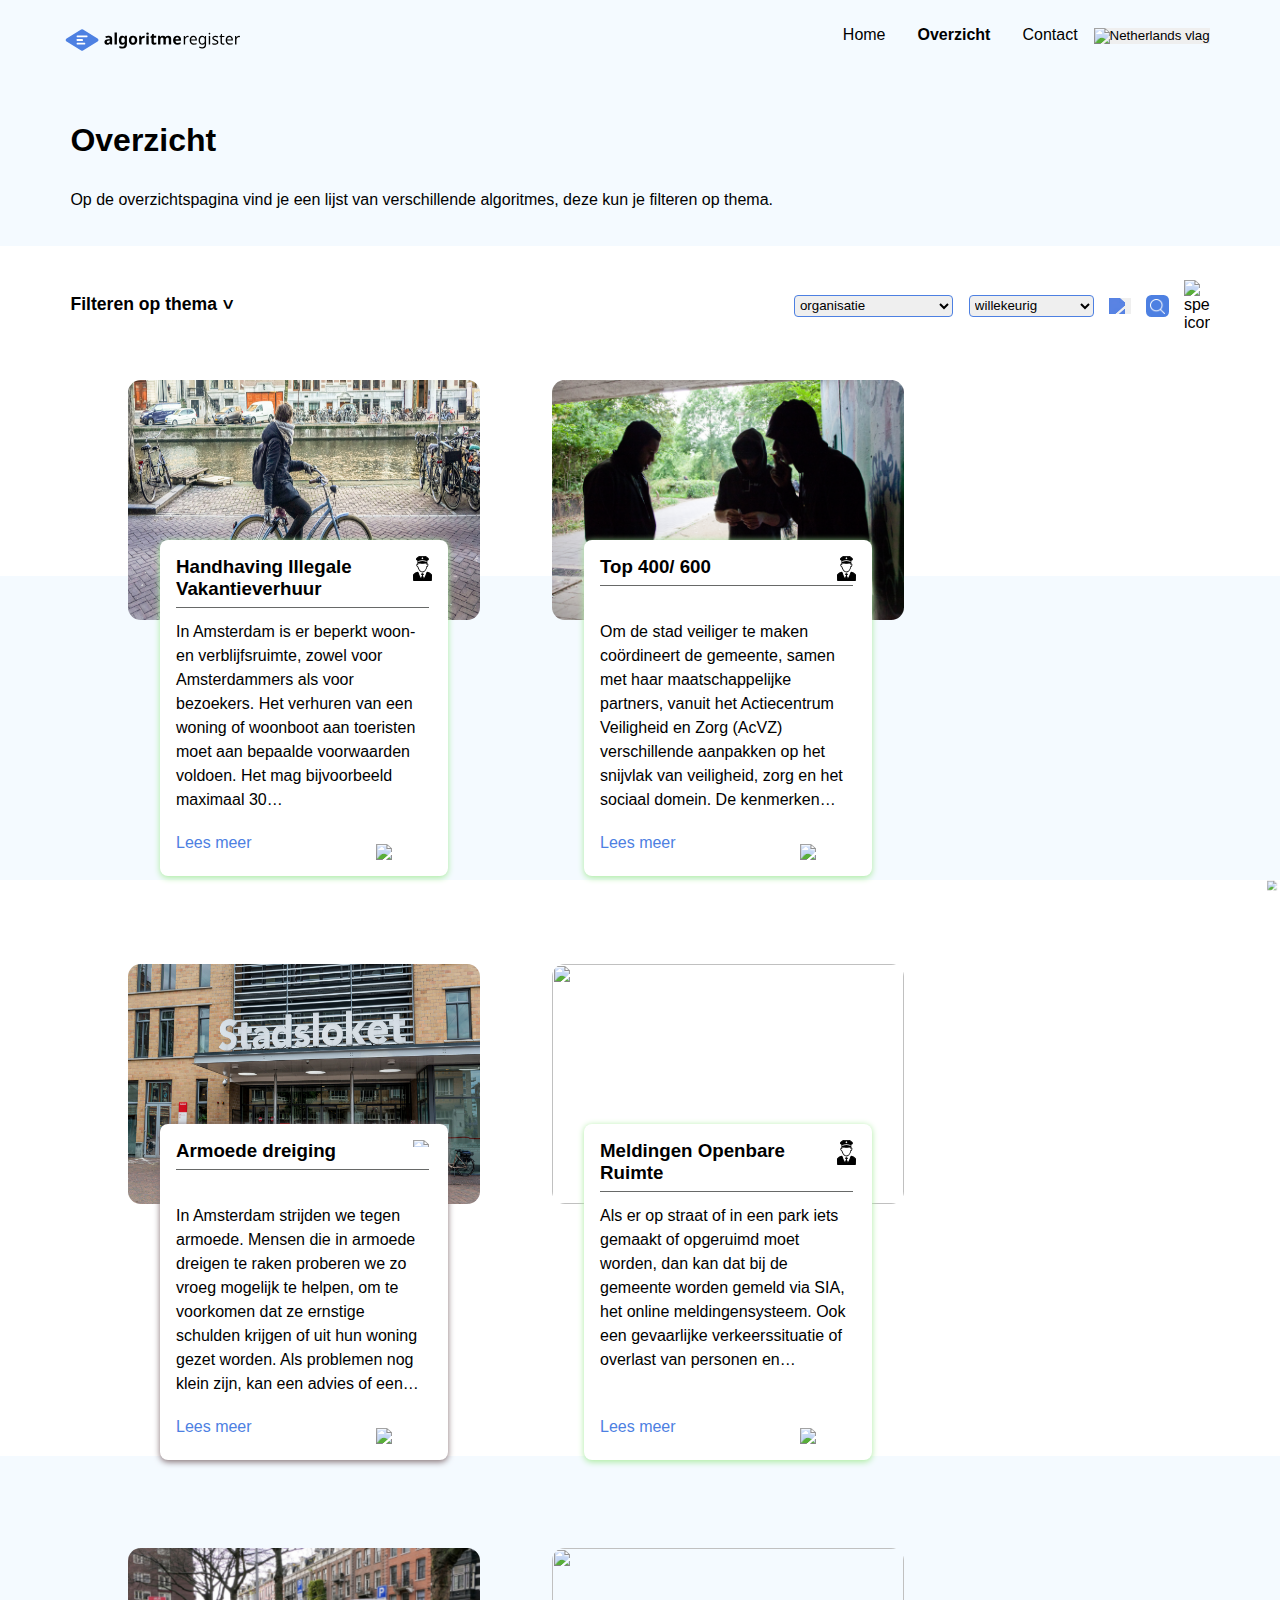
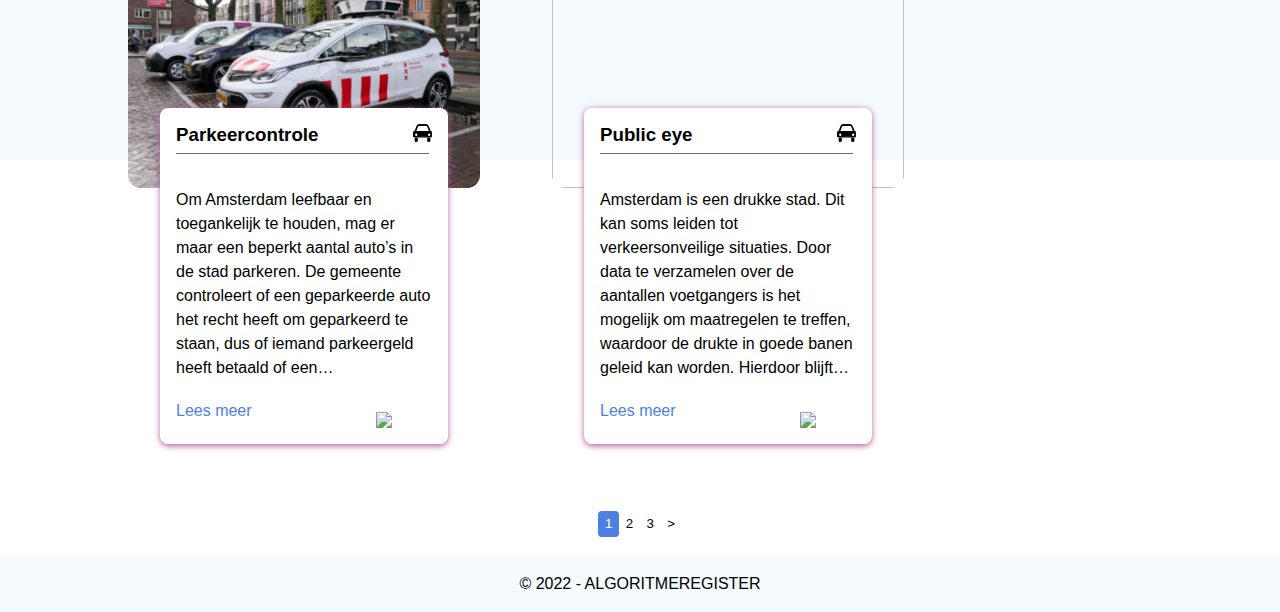
==== commit 334c93eb: "aanpassen" ====
--- a/index.html
+++ b/index.html
@@ -15,7 +15,7 @@
               <li><a href="#">Home</a></li>
               <li><a href="#" class="actived">Overzicht</a></li>
               <li><a href="#">Contact</a></li>
-              <li><button><img src="images/Netherlands.png" alt=""></button></li>
+              <li><button><img src="images/Netherlands.png" alt="Netherlands vlag"></button></li>
             </ul>
         </nav>    
         <article>
--- a/style.css
+++ b/style.css
@@ -79,8 +79,8 @@
 body {
     font-family: 'Noto Sans SC', Helvetica, arial, sans-serif;
     min-height: 100vh;
-    background-image: linear-gradient(var(--background-color) 25em, var(--secondary-color) 20em);
-    background-size: 100% 40em;
+    background-image: linear-gradient(var(--background-color) 36em, var(--secondary-color) 20em);
+    background-size: 100% 55em;
 } 
 
 .lijstbackground{
@@ -277,7 +277,7 @@
 }
 
 main section:first-of-type div>img{
-    width: 2em;
+    width: 1.6em;
     order: 4;
 }
 
@@ -762,6 +762,9 @@
     font-weight: bold;
 }
 
+.detail-page section:first-of-type{
+    padding: 0;
+}
 .detail-page section:first-of-type a {
     color: black;
     text-decoration: none;
@@ -772,14 +775,23 @@
 }
 
 .detail-page section:first-of-type div>img.notificationBtn{
-    width: 1.5em;
+    width: 1.3em;
     cursor: pointer;
 }
 
 .detail-page section:first-of-type div{
-    width: 11.2em;
+    width: 8em;
     min-width: auto;
     flex-direction: row-reverse;
+}
+
+.detail-page  section:first-of-type div button:first-of-type{
+    width: 2em;
+    height: 2em;
+}
+
+.detail-page  section:first-of-type div input{
+    height: 2em;
 }
 
 .detail-page .detail-container {
@@ -1248,6 +1260,7 @@
 .detail-page .subjects ul{
     width: 100%;
     margin: 0;
+    margin-bottom: 4em;
     display: flex;
     justify-content: space-around;
     flex-wrap: wrap;
@@ -1265,9 +1278,9 @@
 
 .detail-page ul .subject-container img {
     display: block;
-    width: 35em;
+    width: 25em;
+    height: 8em;
     border-radius: .6em;
-    height: 10em;
     position: relative;
     left: 0;
     top: 0;
@@ -1286,13 +1299,12 @@
 
     display: inline-block;
     text-align: left;
-    padding:  0 1em;
+    padding-left: 1em;
 
     background-color: transparent;
 }
 
 .detail-page .subject-container .subject-content p {
-    font-size: 1.4em;
     margin-top: .6em;
     color: var(--grey-color);
     position: relative;
@@ -1309,11 +1321,18 @@
     background-position-y: top;
 }
 
+.detail-page .subject-container .subject-content h5::after{
+    content: "";
+    display: block;
+    width: 100%;
+    height: .01em;
+    background-color: #000;
+    position: relative;
+    bottom: -.3em;
+}
+
 .detail-page .subject-container:last-of-type .subject-content h5{
-    background-size: 2.1em;
-}
-.detail-page .subject-container .subject-content h5{
-    border-bottom: var(--grey-color) solid .05em;
+    background-size: 1.3em;
 }
 
 .detail-page .subject-container .subject-content > a {
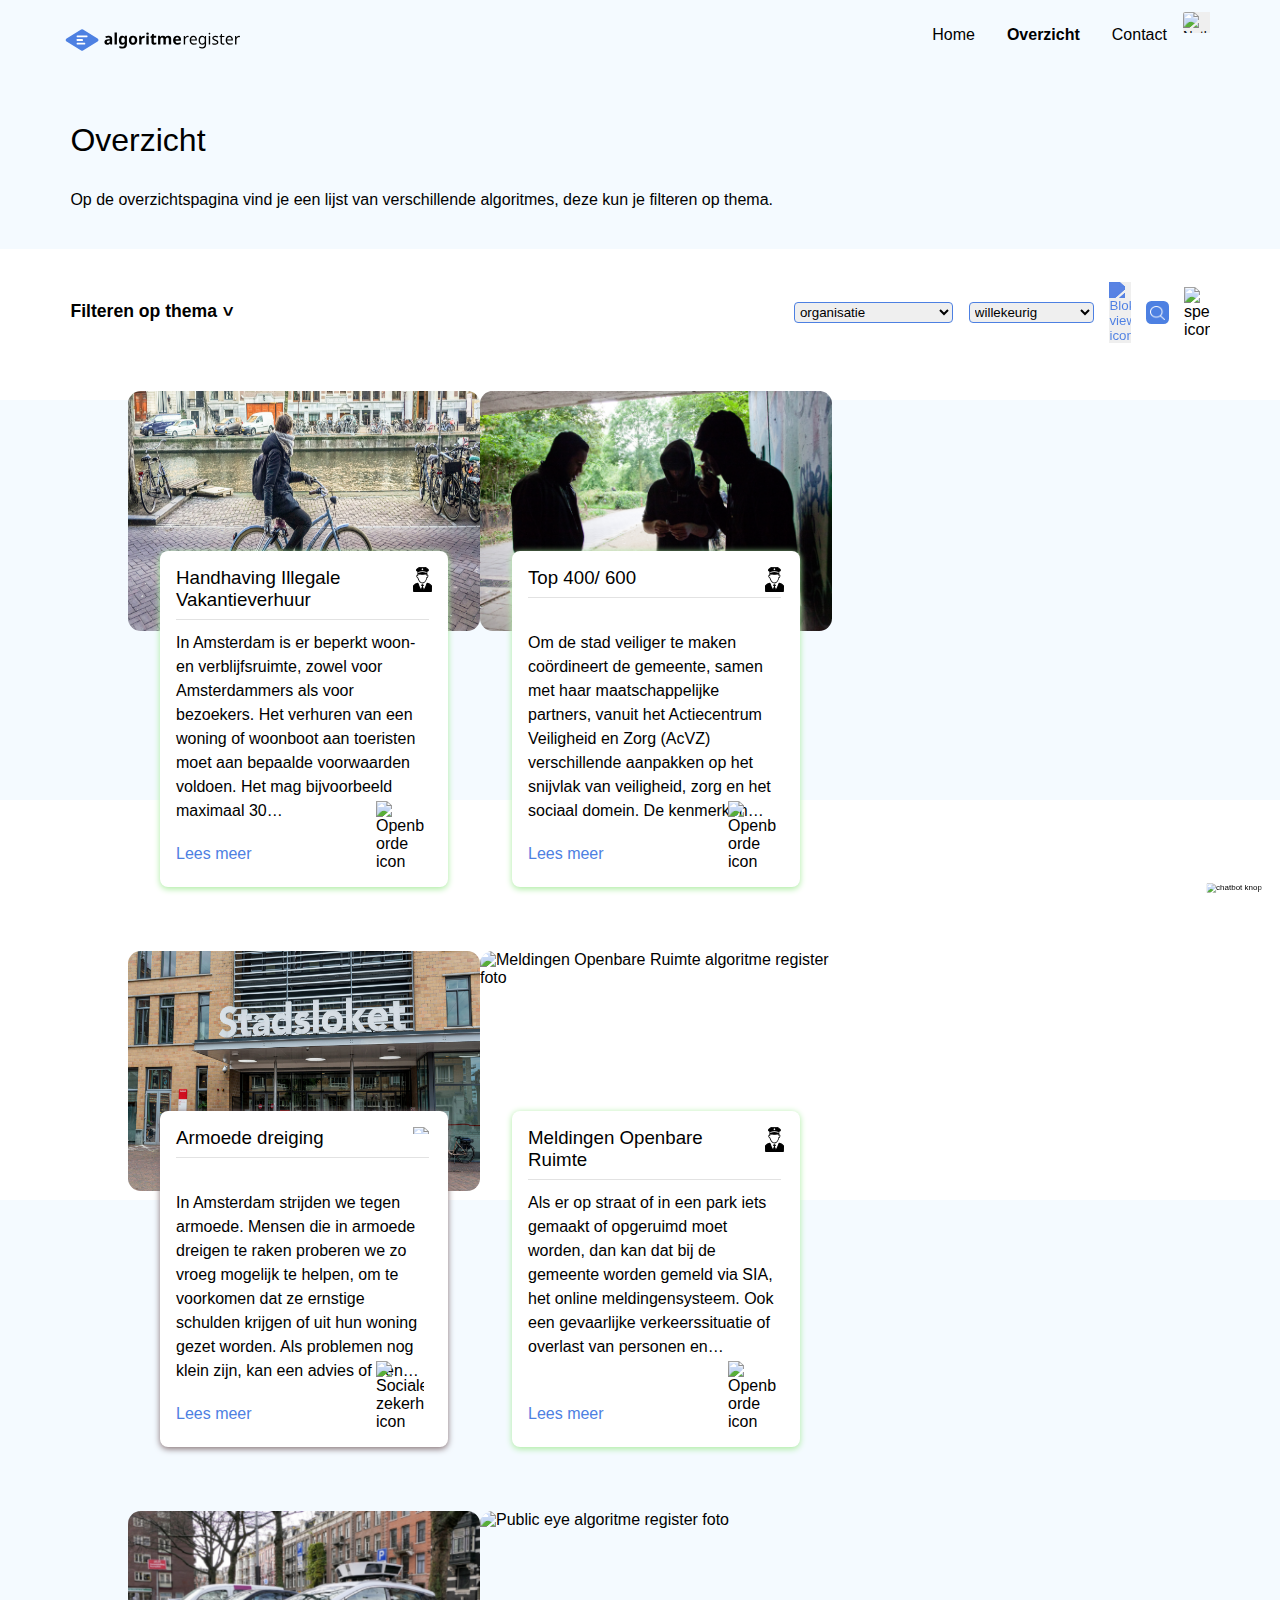
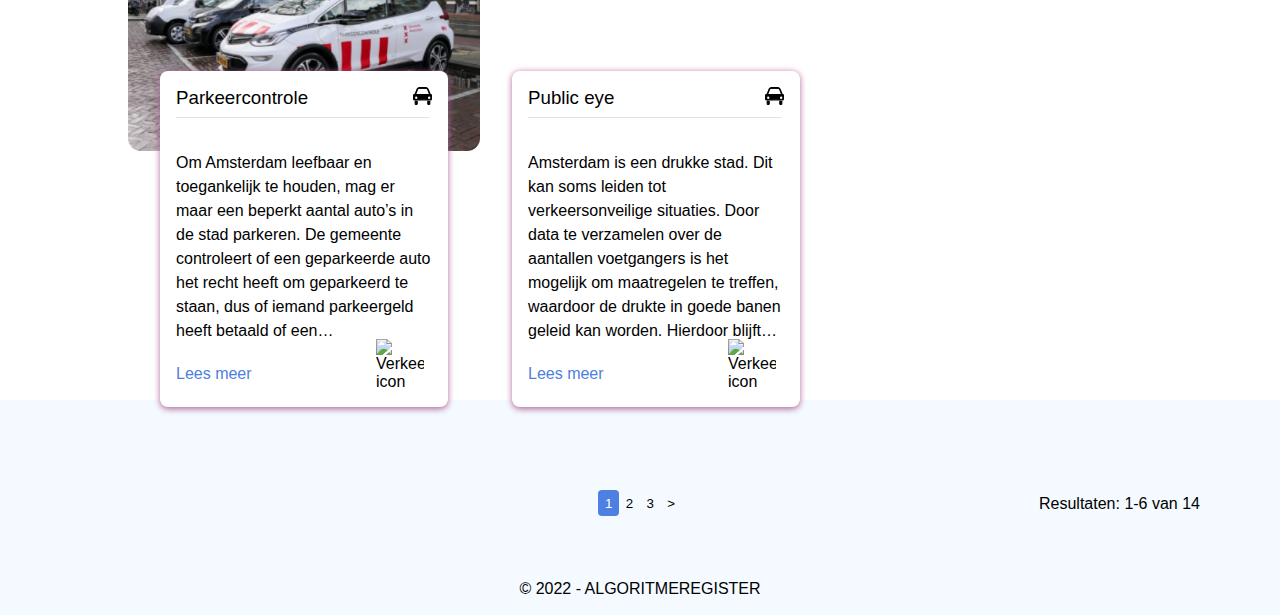
==== commit ea7a931e: "Def. versie" ====
--- a/index.html
+++ b/index.html
@@ -10,7 +10,7 @@
 <body>
     <header>
         <nav>
-            <img src="images/algoritmeregister-logo.svg">
+            <img src="images/algoritmeregister-logo.svg" alt="algoritmeregister logo">
             <ul>
               <li><a href="#">Home</a></li>
               <li><a href="#" class="actived">Overzicht</a></li>
@@ -28,9 +28,9 @@
         <section>
             <h2 class="filtertitel">Filteren op thema </h2>
             <div>
-                <input type="text" value="Wat zoek je?">
+                <input aria-label="zoekveld" type="text" placeholder="Wat zoek je?">
                 <button><img src="images/search.png" alt="zoek-knop" ></button>
-                <button><img src="images/stripe-list-icon.png"></button>
+                <button><img src="images/stripe-list-icon.png" alt="table view knop "></button>
                 <img src="images/speaker.png" alt="speaker icon">
                 
                 <select name="filter">
@@ -70,9 +70,10 @@
         <table class="tablelist"></table>
 
         <div class="pagination"> </div> 
+        <span></span>
 
-        <button class="chatbot"><img src="images/simple-hipchat.png"></button>
-        <section>
+        <button class="chatbot"><img src="images/simple-hipchat.png" alt = "chatbot knop"></button>
+        <section class="chatbot-box">
             <p>Meest gestelde vragen </p>
             <p>Waar kan ik je mee helpen?</p>
             <p>13:42 PM</p>
@@ -109,8 +110,8 @@
             </dl>
 
             <div>
-                <input type="text" value="Stel uw vraag ...">
-                <button></button>
+                <input aria-label="berichtveld" type="text" placeholder="Stel uw vraag ...">
+                <button aria-label="send"></button>
             </div>
         </section>
     </main>
@@ -123,4 +124,4 @@
     <script src="js/script.js"></script>
     <script src="js/ajaxscript.js"></script>
 </body>
-</html>+</html>
--- a/style.css
+++ b/style.css
@@ -51,6 +51,7 @@
     --secondary-color:  #f4faff;
     --grey-color: #676968;
     --licht-grey-color: #e2e2e2;
+    /*  de ::after werkt niet met de var() voor kleuren, dus heb ik de hashtag kleuren gebruikt voor de ::after. */
 
     /* thema's colors */
     --thema-Natuur:#DCE6BB;
@@ -79,15 +80,18 @@
 body {
     font-family: 'Noto Sans SC', Helvetica, arial, sans-serif;
     min-height: 100vh;
-    background-image: linear-gradient(var(--background-color) 36em, var(--secondary-color) 20em);
-    background-size: 100% 55em;
+    background-image: linear-gradient(var(--background-color) 25em, var(--secondary-color) 20em);
+    background-size: 100% 50em;
+    position: relative;
 } 
 
 .lijstbackground{
     background-image: none;
 }
 
-
+main {
+    padding-bottom: 5em;
+}
 
 /* Navigation-bar */
 
@@ -137,31 +141,34 @@
 
 header nav ul li button img{
     width: 2em;
-    height: 1.2em;
+    height: 1.6em;
+    border-radius: .2em;
+    display: block;
 }
 
 
 /* header stylen */
 header article {
-    padding: 1.2em 4.4em;
+    padding: 1.2em 4.4em 2.5em 4.4em;
     background-color: var(--secondary-color);
-    height: 11em;
 }
 
 header article h1{
+    font-weight: lighter;
     margin: 1em 0;
 }
 
 /* footer stylen */
 footer {
-    position: relative;
+    position: absolute;
+    height: 3.5em;
     left: 0;
     bottom: 0;
     width: 100%;
     background-color: var(--secondary-color);
     color: var(--font-color);
     text-align: center;
-    padding: 1.2em;
+    padding: 1.3em;
  }
 
 
@@ -191,11 +198,8 @@
     margin-bottom: 1.2em;
     left: 0;
     right: 0;
-}
-
-
-
-
+
+}
 
   .pagination button {
     padding: .4em .5em;
@@ -319,7 +323,7 @@
     border-radius: .4em;
     padding-top: .3em;
     cursor: pointer;
-    z-index: 2;
+    z-index: 1;
     order: 3;
 }
 
@@ -390,6 +394,10 @@
     box-shadow: var(--licht-grey-color) 0 .15em .2em ;
 }
 
+.filterOptions button:active{
+    transform: scale(.9);
+}
+
     .filterOptions button:first-of-type.activated,
     .filterOptions button:first-of-type:hover{
         background-color:var(--thema-Natuur);
@@ -478,6 +486,7 @@
 
 
  /* thema note hover in de index en details pagina */
+
  .detail-page .detail-block > img + span,
  main ul li div a:first-of-type img + span{
      position: absolute;
@@ -528,8 +537,8 @@
     list-style: none;
     display: flex;
     flex-wrap: wrap;
-    gap: 4.5em;
-    padding:2em 8em;
+    gap: calc((100% - 66em) / 2 ); /*3 elements = 66em => 2 gaps*/
+    padding:2em 8em 0;
     justify-content: flex-start;
 }
 
@@ -540,6 +549,7 @@
 main ul li{
     width: 22em;
     height: 32em;
+    margin-bottom: 3em;
     position: relative;
 }
 
@@ -612,6 +622,7 @@
 }
 
 main ul li div a:first-of-type h3{
+    font-weight: lighter;
     color: var(--font-color);
     width: 90%;
 }
@@ -623,7 +634,7 @@
     height: .05em;
     position: relative;
     bottom: -.4em;
-    background-color: var(--grey-color);
+    background-color: #e2e2e2;
 }
 
 main ul li div>p{
@@ -650,6 +661,13 @@
     right: 1.5em;
 }
 
+main > span {
+    position: relative;
+    top: -2.5em;
+    float: right;
+    right: 5em;
+}
+
 
 
 
@@ -712,11 +730,7 @@
     }
 
     table tr th:last-of-type, table tr td:last-of-type{
-        padding-right: 10%;
-    }
-
-    table tr th:first-of-type, table tr td:first-of-type {
-        padding-left: 10%;
+        padding-right: 4%;
     }
 
 
@@ -736,10 +750,12 @@
         background-color: var(--secondary-color);
     }
 
+    
 /* geen items gevonden na het filteren */
 .no-item{
     width: 100%;
     text-align: center;
+    height: auto;
 }
 
 
@@ -825,7 +841,7 @@
 
     border-radius: .3em;
     height: 18.8em;
-    box-shadow: var(--grey-color) 0 0 .4em;
+    box-shadow: var(--licht-grey-color) 0 0 .4em;
     padding: 1em;
     background-color: white;
     position: relative;
@@ -839,7 +855,7 @@
     height: .05em;
     position: relative;
     bottom: -.4em;
-    background-color: var(--grey-color);
+    background-color: #e2e2e2;
 }
 
 .detail-page .detail-block h1 {
@@ -862,14 +878,17 @@
     display: flex;
     flex-direction: column;
     gap: 1.3em;
+    width: 100%;
 }
 
 
 .detail-page .detail-block .detail-content li {
+    width: 100%;
     height: auto;
     position: relative;
     display: flex;
     align-items: center;
+    margin-bottom: 0;
 }
 
 .detail-page .detail-content li p {
@@ -879,13 +898,15 @@
 }
 
 .detail-page .detail-content li ul{
-    width: max-content;
+    width: 28%;
     margin: 0;
     padding: 0;
     display: flex;
     flex-direction: row;
     flex-wrap: nowrap;
-
+    justify-content: flex-start;
+
+    gap: 1em;
     position: absolute;
     left: 7em;
 }
@@ -895,18 +916,19 @@
 }
 
 .detail-page .detail-content li ul li a {
+    display: block;
     width: max-content;
     position: absolute;
     background-color: white;
     padding: .2em .3em;
-    border: .1em solid var(--grey-color);
+    border: .1em solid var(--licht-grey-color);
     border-radius: .2em;
     color: var(--font-color);
 }
 
 .detail-page .detail-content li a:hover {
     text-decoration: none;
-    background-color: #676968;
+    background-color: var(--grey-color);
     color: white;
     transition: 0.2s ease-in;
 }
@@ -915,7 +937,7 @@
     margin-top: 5em;
     margin-left: auto;
     margin-right: auto;
-    box-shadow: var(--grey-color) 0 0 .4em;
+    box-shadow: var(--licht-grey-color) 0 0 .4em;
     width: 70%;
     min-width: 30em;
     border-radius: .3em;
@@ -988,7 +1010,7 @@
 .detail-page .tabbed .titels button.opentab::after{
     content: "";
     display: block;
-    background-color: white;
+    background-color: #ffffff;
     width: 100%;
     height: .5em;
     position: absolute;
@@ -1038,10 +1060,10 @@
     content: "";
     display: block;
     width: 100%;
-    height: .05em;
+    height: .06em;
     position: relative;
     bottom: -.2em;
-    background-color: var(--grey-color);
+    background-color: #e2e2e2;
   
 }
 
@@ -1058,74 +1080,6 @@
   margin-bottom: 2em;
 }
 
-/* Data */
-.detail-page .tabbed .tabs > div > section{
-  display:flex;
-  flex-direction: column;
-  flex-wrap: wrap;
-  align-content: center;
-  row-gap: 2em;
-  padding: 0;
-}
-
-.detail-page .tabbed .tabs > div > section > div{
-  width: 100%;
-  display: block;
-  text-align: left;
-}
-
-.detail-page .tabbed .tabs > div > section > div p:nth-of-type(1){
-    color: var(--font-color);
-    margin-bottom: 0;
-    font-weight:bold;
-}
-
-.detail-page .tabbed .tabs > div > section > div p:nth-of-type(1)::after{
-    display: none;
-}
-
-.detail-page .tabbed .tabs div section div ul{
-  list-style:none;
-  margin:0;
-  margin-top: .5em;
-  padding-left:2em;
-  gap: 0;
-
-  display: flex;
-  flex-direction: column;
-}
-
-.detail-page .tabbed .tabs div section div ul li{
-    width: fit-content;
-}
-
-.detail-page .tabbed .tabs div section div ul li::before{
-  content:"- ";
-}
-
-.detail-page .tabbed .tabs > div table tr:first-of-type td {
-  font-weight: bold;
-  color: var(--hoofd-color);
-}
-
-.detail-page .tabbed .tabs > div table tr td {
-  padding: 1em;
-}
-
-.detail-page .tabbed .tabs > div table tr td a {
-  color: var(--hoofd-color);
-  text-decoration: underline;
-  cursor: pointer;
-}
-
-.detail-page .tabbed .tabs > div table tr:nth-child(even) {
-  background-color: var(--secondary-color);
-}
-
-
-
-
-
 
 /* contactgegevens */
 
@@ -1169,6 +1123,74 @@
 
 }
 
+
+
+/* Data */
+.detail-page .tabbed .tabs > div > section{
+    display:flex;
+    flex-direction: column;
+    flex-wrap: wrap;
+    align-content: center;
+    row-gap: 2em;
+    padding: 0;
+  }
+  
+  .detail-page .tabbed .tabs > div > section > div{
+    width: 100%;
+    display: block;
+    text-align: left;
+  }
+  
+  .detail-page .tabbed .tabs > div > section > div p:nth-of-type(1){
+      color: var(--font-color);
+      margin-bottom: 0;
+      font-weight:bold;
+  }
+  
+  .detail-page .tabbed .tabs > div > section > div p:nth-of-type(1)::after{
+      display: none;
+  }
+  
+  .detail-page .tabbed .tabs div section div ul{
+    list-style:none;
+    margin:0;
+    margin-top: .5em;
+    padding:0  0 0 2em;
+    gap: 0;
+  
+    display: flex;
+    flex-direction: column;
+  }
+  
+  .detail-page .tabbed .tabs div section div ul li{
+      width: fit-content;
+      height: auto;
+      margin-bottom: 0;
+  }
+  
+  .detail-page .tabbed .tabs div section div ul li::before{
+    content:"- ";
+  }
+  
+  .detail-page .tabbed .tabs > div table tr:first-of-type td {
+    font-weight: bold;
+    color: var(--hoofd-color);
+  }
+  
+  .detail-page .tabbed .tabs > div table tr td {
+    padding: 1em;
+  }
+  
+  .detail-page .tabbed .tabs > div table tr td a {
+    color: var(--hoofd-color);
+    text-decoration: underline;
+    cursor: pointer;
+  }
+  
+  .detail-page .tabbed .tabs > div table tr:nth-child(even) {
+    background-color: var(--secondary-color);
+  }
+  
 
 
 
@@ -1198,7 +1220,7 @@
 .feedback button {
     padding: .6em;
     background-color: white;
-    box-shadow: var(--grey-color) 0 0 .4em;
+    box-shadow: var(--licht-grey-color) 0 0 .2em .1em;
     border: none;
     border-radius: .2em;
     cursor: pointer;
@@ -1245,9 +1267,7 @@
 /* subjects */
 .detail-page .subjects {
     display: block;
-    margin-left: auto;
-    margin-right: auto;
-    margin-top: 5em;
+    margin: 5em auto;
     width: 70%;
     align-items: flex-start;
 }
@@ -1260,7 +1280,6 @@
 .detail-page .subjects ul{
     width: 100%;
     margin: 0;
-    margin-bottom: 4em;
     display: flex;
     justify-content: space-around;
     flex-wrap: wrap;
@@ -1271,9 +1290,10 @@
 
 .detail-page ul .subject-container {
     width: 28.5em;
-    height: 14em;
+    height: 11em;
     display: flex;
     padding: 0;
+    margin-bottom: 0;
 }
 
 .detail-page ul .subject-container img {
@@ -1326,7 +1346,7 @@
     display: block;
     width: 100%;
     height: .01em;
-    background-color: #000;
+    background-color: #676968;
     position: relative;
     bottom: -.3em;
 }
@@ -1368,6 +1388,9 @@
   .popUp-content {
     background-color: #fefefe;
     margin: auto;
+
+    position: relative;
+
     padding: 5% 5% 2%;
     width: 50%;
     border-radius: .6em;
@@ -1408,17 +1431,41 @@
     margin-top: .6em;
     width: 100%;
   }
+
+
+  .popUp-content.gelukt{
+      text-align: center;
+
+      margin: auto;
+      padding: 5% 5% 2%;
+      width: 50%;
+
+      height: 66%;
+      border-radius: .6em;
+  }
+
+  .popUp-content.gelukt h5{
+      font-weight: bold;
+  }
+  .popUp-content.gelukt p{
+      margin: 2em 0 0 0 ;
+  }
+
+  .popUp-content.gelukt button{
+      position: relative;
+      bottom: -14.5em ;
+
+  }
   
   /* The Close Button */
   .close {
     color: var(--font-color);
-    float: right;
     font-size: 1.7em;
     font-weight: bold;
 
-    position: relative;
-    top: -2em;
-    right: -1.5em;
+    position: absolute;
+    top: 1em;
+    right: 1em;
   }
   
   .close:hover,
@@ -1440,6 +1487,7 @@
     width: 11.2em;
     color: white;
     border-radius: .3em;
+    margin: 0 auto;
   }
 
   .gereed:hover {
@@ -1449,6 +1497,9 @@
 
 
 
+main.detail-page + footer{
+      position: relative;
+  }
 
 
 
@@ -1489,7 +1540,7 @@
 
 
     /* Open chatbot */
-main section:last-of-type{
+main section.chatbot-box{
     width: 29em;
     height: 35em;
     border-radius: 2em 2em 0 2em;
@@ -1506,21 +1557,21 @@
     overflow: hidden;
 }
 
-section:last-of-type.openchat{
+section.chatbot-box.openchat{
     transform: scale(1);
 }
 
-    main section:last-of-type,
-    main section:last-of-type p,
-    main section:last-of-type ul,
-    main section:last-of-type ul li,
-    main section:last-of-type button{
+    main section.chatbot-box,
+    main section.chatbot-box p,
+    main section.chatbot-box ul,
+    main section.chatbot-box ul li,
+    main section.chatbot-box button{
         margin: 0;
         padding: 0;
         z-index: 99;
     }
 
-    main section:last-of-type>p:first-of-type{
+    main section.chatbot-box>p:first-of-type{
         color: var(--background-color);
         background-color: var(--hoofd-color);
         font-weight: bold;
@@ -1534,7 +1585,7 @@
         border-radius: 2em 2em 0 0;
 
     }
-        main section:last-of-type>p:first-of-type::after{
+        main section.chatbot-box>p:first-of-type::after{
             content: ">";
             display: inline-block;
             position: absolute;
@@ -1545,11 +1596,11 @@
             cursor: pointer;
         }
 
-            main section:last-of-type>p.closelist::after{
+            main section.chatbot-box>p.closelist::after{
                 transform: rotate(90deg);
             }
 
-        main section:last-of-type p:nth-of-type(2){
+        main section.chatbot-box p:nth-of-type(2){
             max-width: 20em;
             padding: .5em 1em ;
             font-size: .8em;
@@ -1560,7 +1611,7 @@
             left: 1em;
         }
 
-        main section:last-of-type p:nth-of-type(3){
+        main section.chatbot-box p:nth-of-type(3){
             font-size: .6em;
             color: var(--grey-color);
             position: absolute;
@@ -1569,7 +1620,7 @@
         }
 
     /* De vragen list */
-main section:last-of-type dl{
+main section.chatbot-box dl{
     width: 100%;
     position: absolute;
     top: 3em;
@@ -1581,25 +1632,25 @@
     z-index: 99;
 }
 
-    main section:last-of-type dl.closelist{
+    main section.chatbot-box dl.closelist{
         transform: scaleY(0);
         transform-origin: top;
     }
 
-    main section:last-of-type dl dt,
-    main section:last-of-type dl dd{
+    main section.chatbot-box dl dt,
+    main section.chatbot-box dl dd{
         width: 100%;
         font-size: .8em;
         padding: 1em 2em 1em 1em;
         text-align: left;
     }
 
-    main section:last-of-type dl dd:nth-of-type(2n+1),
-    main section:last-of-type dl dt:nth-of-type(2n+1){
+    main section.chatbot-box dl dd:nth-of-type(2n+1),
+    main section.chatbot-box dl dt:nth-of-type(2n+1){
         background-color: var(--secondary-color);
     }
 
-    main section:last-of-type dl dt::after{
+    main section.chatbot-box dl dt::after{
         content: ">";
         display: inline-block;
         position: absolute;
@@ -1610,20 +1661,20 @@
         cursor: pointer;
     }
 
-    main section:last-of-type dl dt.closedslid{
+    main section.chatbot-box dl dt.closedslid{
         padding-bottom: .5em;
     }
 
-    main section:last-of-type dl dt.closedslid::after{
+    main section.chatbot-box dl dt.closedslid::after{
         transform: rotate(-90deg);
     }
 
-    main section:last-of-type dl dd{
+    main section.chatbot-box dl dd{
         padding: 0 1.5em 1em 2em;
 
     }
 
-    main section:last-of-type dl dd.closedslid{
+    main section.chatbot-box dl dd.closedslid{
         clip: rect(0 0 0 0);
         position: absolute;
         white-space: nowrap;
@@ -1631,9 +1682,8 @@
 
 
 
-
     /* input position */
-main section:last-of-type div{
+main section.chatbot-box div{
     width: 100%;
     height: 3em;
     border-radius: 0 0 0 1.5em;
@@ -1643,18 +1693,18 @@
     z-index:99;
 }
 
-    main section:last-of-type div::after{
+    main section.chatbot-box div::after{
         content: "";
         display: block;
         height: .07em;
         width: 93%;
-        background-color: var(--licht-grey-color);
+        background-color: #e2e2e2;
         position: absolute;
         top: 0;
         left: 1em;
     }
 
-    main section:last-of-type div button{
+    main section.chatbot-box div button{
         background-color: transparent;
 
         border-top: 1.5em solid transparent;
@@ -1666,11 +1716,11 @@
         right: 1em;
     }
 
-    main section:last-of-type div button:hover{
+    main section.chatbot-box div button:hover{
         transform: scale(.8);
     }
 
-    main section:last-of-type div input{
+    main section.chatbot-box div input{
         background-color: var(--hoofd-color);
         width: 87%;
         height: 2em ;
@@ -1682,9 +1732,9 @@
         opacity: 1;
     }
 
-        main section:last-of-type div input[type="text"]{
-            color: var(--background-color);
-            padding: 0 1em;
-        }
-
-
+    main section.chatbot-box div input[type="text"] ,
+    main section.chatbot-box div input::placeholder {
+        color: var(--background-color);
+        padding: 0 1em;
+    }
+
